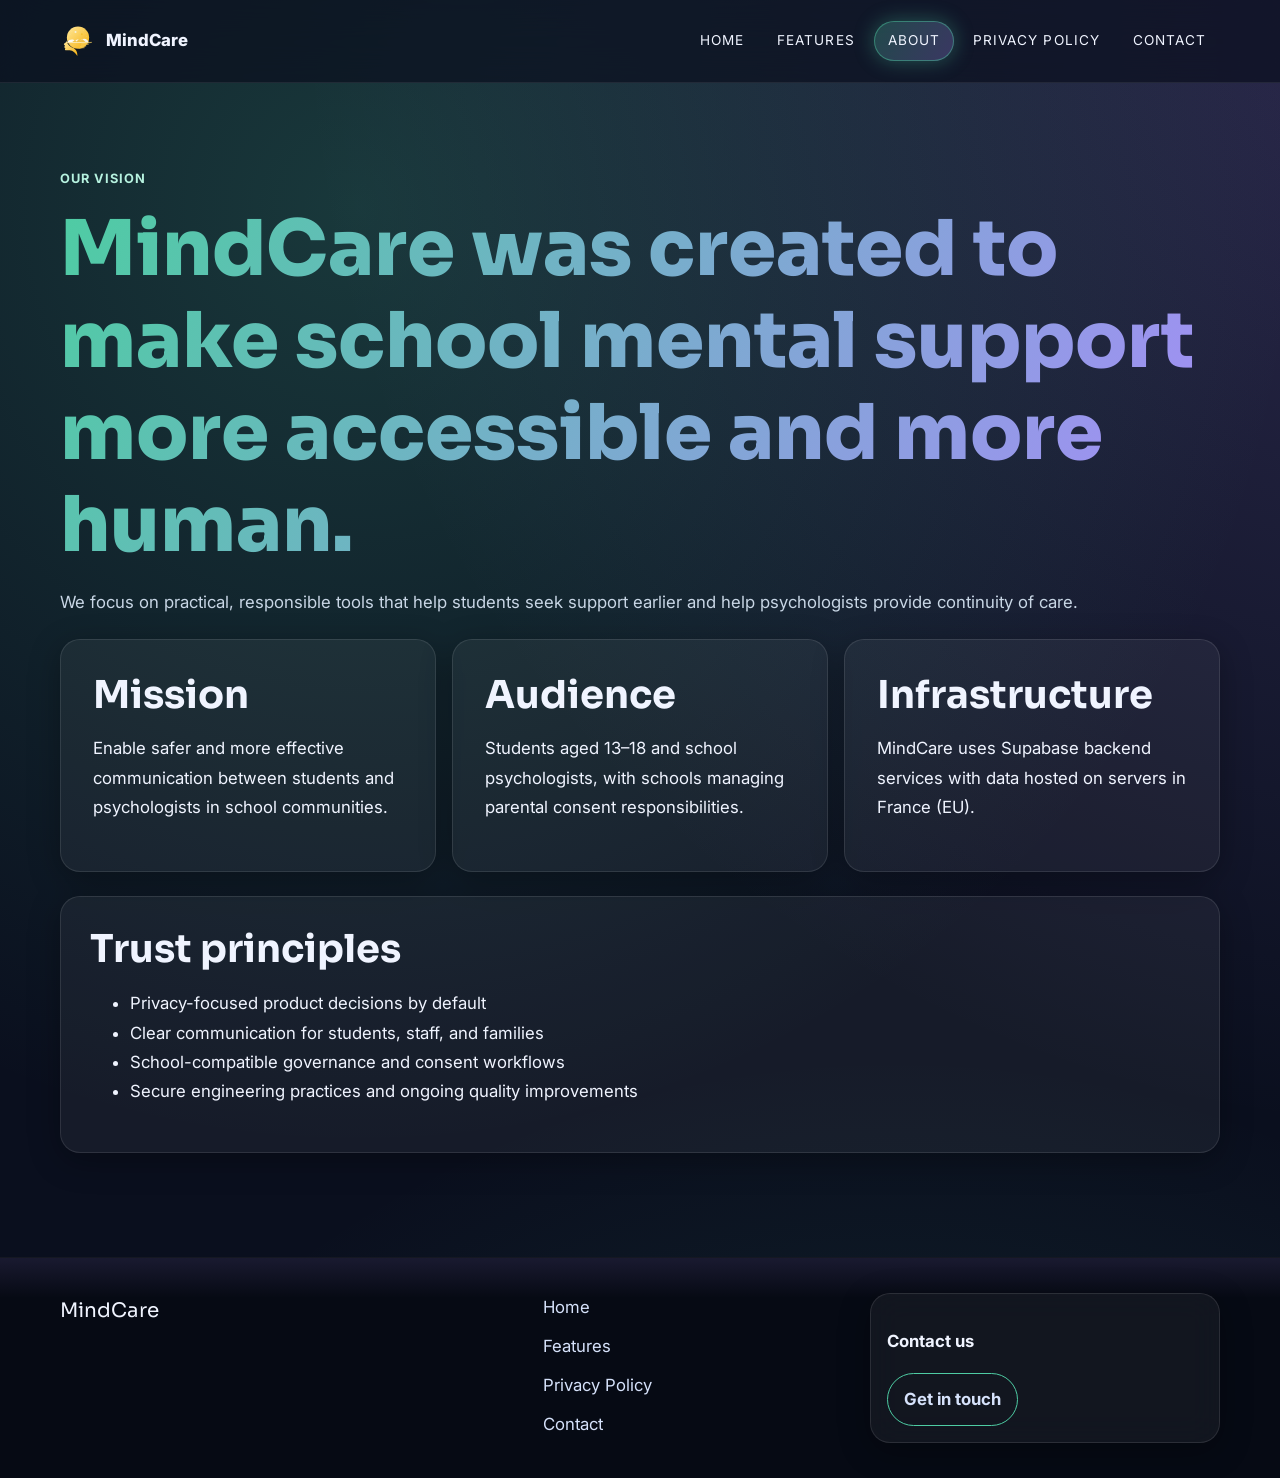
==== about.html @ bdcd5365 "Redesign static pages with 2026 calm-tech visual system" ====
<!doctype html>
<html lang="en">
  <head>
    <meta charset="UTF-8" />
    <meta name="viewport" content="width=device-width, initial-scale=1" />
    <title>About MindCare | Built for Schools and Student Well-being</title>
    <meta name="description" content="Learn about MindCare's mission to support students ages 13–18 and school psychologists through trustworthy digital mental wellness tools." />
    <link rel="icon" type="image/svg+xml" href="assets/favicon.svg" />
    <link rel="preconnect" href="https://fonts.googleapis.com" />
    <link rel="preconnect" href="https://fonts.gstatic.com" crossorigin />
    <link href="https://fonts.googleapis.com/css2?family=Inter:wght@400;500;600;700;800&family=Sora:wght@600;700;800&display=swap" rel="stylesheet" />
    <style>
      :root { --bg:#0a0f1e; --mint:#4ecca3; --lilac:#a78bfa; --text:#f0f4ff; --muted:#c8d6e5; --glass:rgba(255,255,255,.05); --line:rgba(255,255,255,.1); --shadow:0 8px 32px rgba(0,0,0,.3);} *{box-sizing:border-box} html{scroll-behavior:smooth}
      body{margin:0;font-family:Inter,system-ui,sans-serif;color:var(--text);font-size:1.05rem;line-height:1.75;background:radial-gradient(circle at 20% 10%, rgba(78,204,163,.22), transparent 40%),radial-gradient(circle at 80% 0%, rgba(167,139,250,.22), transparent 45%),radial-gradient(circle at 50% 100%, rgba(78,204,163,.2), transparent 45%),var(--bg);background-size:140% 140%;animation:mesh 12s ease-in-out infinite alternate;min-height:100vh}@keyframes mesh{0%{background-position:0% 0%,100% 0%,50% 100%}100%{background-position:30% 20%,70% 10%,45% 80%}}
      .container{width:min(1160px,92%);margin:0 auto}.section{padding:4.5rem 0}.skip-link{position:absolute;left:-9999px;top:0}.skip-link:focus{left:1rem;top:1rem;background:#fff;color:#111;padding:.5rem;z-index:999}
      h1,h2{font-family:Sora,Inter,sans-serif;line-height:1.2}h1{font-size:clamp(2.8rem,6vw,5rem);font-weight:800;margin:.35rem 0 1rem;background:linear-gradient(120deg,var(--mint),var(--lilac));-webkit-background-clip:text;background-clip:text;color:transparent}h2{font-size:clamp(1.6rem,3vw,2.5rem);font-weight:700;margin:0 0 .8rem}.lead{color:var(--muted)}
      .eyebrow{text-transform:uppercase;letter-spacing:.08em;font-size:.8rem;color:#b6f2df;font-weight:700}.section-head{margin-bottom:1.3rem}
      .site-header{position:sticky;top:0;z-index:100;background:rgba(10,15,30,.7);backdrop-filter:blur(20px);border-bottom:1px solid rgba(255,255,255,.08)}.nav-wrap{min-height:82px;display:flex;align-items:center;justify-content:space-between;gap:1rem}
      .brand{display:inline-flex;align-items:center;gap:.6rem;color:var(--text);font-weight:800;text-decoration:none}.brand-logo{width:36px;height:36px}
      .nav-toggle{background:transparent;border:1px solid rgba(255,255,255,.3);padding:.45rem;border-radius:10px}.nav-toggle span{display:block;width:24px;height:2px;background:var(--text);margin:5px 0}
      .nav{display:flex;gap:.35rem}.nav a{color:var(--text);text-decoration:none;text-transform:uppercase;letter-spacing:.08em;font-size:.85rem;padding:.5rem .85rem;border-radius:999px;transition:.25s}.nav a:hover{color:var(--mint)}.nav a[aria-current='page']{background:linear-gradient(120deg,rgba(78,204,163,.28),rgba(167,139,250,.28));box-shadow:0 0 20px rgba(78,204,163,.35), inset 0 0 0 1px rgba(78,204,163,.45)}
      #main-content{animation:fadeMain .4s ease both}@keyframes fadeMain{from{opacity:0;transform:translateY(8px)}to{opacity:1;transform:none}}
      .card-grid{display:grid;grid-template-columns:repeat(auto-fill,minmax(280px,1fr));gap:1rem}.feature-card,.rounded-section,.site-footer .cta-card{background:var(--glass);border:1px solid var(--line);backdrop-filter:blur(16px);border-radius:20px;box-shadow:var(--shadow)}.feature-card{padding:2rem;opacity:0;transform:translateY(30px);transition:.3s}.feature-card.visible{opacity:1;transform:none}.rounded-section{padding:1.8rem;margin-top:1.5rem}
      .site-footer{position:relative;margin-top:2rem;padding:2.2rem 0;background:#060a14;border-top:1px solid rgba(255,255,255,.06)}.site-footer::before{content:'';position:absolute;inset:0 0 auto 0;height:40px;background:linear-gradient(180deg,rgba(167,139,250,.12),transparent)}.footer-grid{display:grid;grid-template-columns:1.2fr .8fr .9fr;gap:1rem}.footer-title{margin:0;font-family:Sora,Inter,sans-serif;font-size:1.25rem}.site-footer nav{display:grid;gap:.35rem}.site-footer a{color:#d6e2fb;text-decoration:none}.cta-card{padding:1rem}
      .btn{display:inline-flex;align-items:center;justify-content:center;text-decoration:none;border-radius:50px;padding:.65rem 1rem;font-weight:700;border:1px solid var(--mint);color:var(--mint)}
      .back-to-top{position:fixed;right:1rem;bottom:1rem;width:48px;height:48px;border:0;border-radius:50%;background:var(--mint);color:#081020;display:grid;place-items:center;font-size:1.3rem;cursor:pointer;opacity:0;transform:translateY(15px);transition:.25s;pointer-events:none;z-index:120}.back-to-top.show{opacity:1;transform:none;pointer-events:auto}
      @media (max-width:900px){.footer-grid{grid-template-columns:1fr}.nav{position:absolute;left:4%;right:4%;top:82px;display:flex;flex-direction:column;background:rgba(10,15,30,.95);border:1px solid rgba(255,255,255,.1);border-radius:16px;padding:.7rem;max-height:0;overflow:hidden;opacity:0;pointer-events:none;transition:max-height .35s ease,opacity .25s ease}.nav.is-open{max-height:340px;opacity:1;pointer-events:auto}.nav-toggle{display:block}}@media (min-width:901px){.nav-toggle{display:none}}
    </style>
  </head>
  <body>
    <a class="skip-link" href="#main-content">Skip to main content</a>
    <header class="site-header"><div class="container nav-wrap"><a href="index.html" class="brand" aria-label="MindCare Home"><img src="assets/mindcare-logo.svg" class="brand-logo" alt="" aria-hidden="true" /><span>MindCare</span></a><button class="nav-toggle" id="navToggle" aria-controls="primaryNav" aria-expanded="false" aria-label="Toggle menu"><span></span><span></span><span></span></button><nav id="primaryNav" class="nav" aria-label="Primary"><a href="index.html">Home</a><a href="features.html">Features</a><a href="about.html" aria-current="page">About</a><a href="privacy-policy.html">Privacy Policy</a><a href="contact.html">Contact</a></nav></div></header>

    <main id="main-content" class="section">
      <div class="container">
        <div class="section-head">
          <p class="eyebrow">Our vision</p>
          <h1>MindCare was created to make school mental support more accessible and more human.</h1>
          <p class="lead">We focus on practical, responsible tools that help students seek support earlier and help psychologists provide continuity of care.</p>
        </div>

        <section class="card-grid three">
          <article class="feature-card reveal"><h2>Mission</h2><p>Enable safer and more effective communication between students and psychologists in school communities.</p></article>
          <article class="feature-card reveal"><h2>Audience</h2><p>Students aged 13–18 and school psychologists, with schools managing parental consent responsibilities.</p></article>
          <article class="feature-card reveal"><h2>Infrastructure</h2><p>MindCare uses Supabase backend services with data hosted on servers in France (EU).</p></article>
        </section>

        <section class="section rounded-section"><div class="container-tight"><h2>Trust principles</h2><ul><li>Privacy-focused product decisions by default</li><li>Clear communication for students, staff, and families</li><li>School-compatible governance and consent workflows</li><li>Secure engineering practices and ongoing quality improvements</li></ul></div></section>
      </div>
    </main>

    <footer class="site-footer"><div class="container footer-grid"><div><p class="footer-title">MindCare</p></div><nav aria-label="Footer links"><a href="index.html">Home</a><a href="features.html">Features</a><a href="privacy-policy.html">Privacy Policy</a><a href="contact.html">Contact</a></nav><div class="cta-card"><p><strong>Contact us</strong></p><a class="btn" href="contact.html">Get in touch</a></div></div></footer>
    <button class="back-to-top" id="backToTop" aria-label="Back to top">↑</button>
    <script>
      const navToggle=document.getElementById('navToggle');const nav=document.getElementById('primaryNav');if(navToggle&&nav){navToggle.addEventListener('click',()=>{const ex=navToggle.getAttribute('aria-expanded')==='true';navToggle.setAttribute('aria-expanded',String(!ex));nav.classList.toggle('is-open');});nav.querySelectorAll('a').forEach(link=>link.addEventListener('click',()=>{nav.classList.remove('is-open');navToggle.setAttribute('aria-expanded','false');}));}
      const revealElements=document.querySelectorAll('.reveal');if('IntersectionObserver'in window&&revealElements.length){const obs=new IntersectionObserver((entries)=>{entries.forEach(e=>{if(e.isIntersecting){e.target.classList.add('visible');obs.unobserve(e.target);}});},{threshold:.16});revealElements.forEach((el,i)=>{el.style.transitionDelay=`${i*90}ms`;obs.observe(el);});}else{revealElements.forEach(el=>el.classList.add('visible'));}
      const btt=document.getElementById('backToTop');if(btt){const onScroll=()=>btt.classList.toggle('show',window.scrollY>400);window.addEventListener('scroll',onScroll,{passive:true});onScroll();btt.addEventListener('click',()=>window.scrollTo({top:0,behavior:'smooth'}));}
    </script>
  </body>
</html>
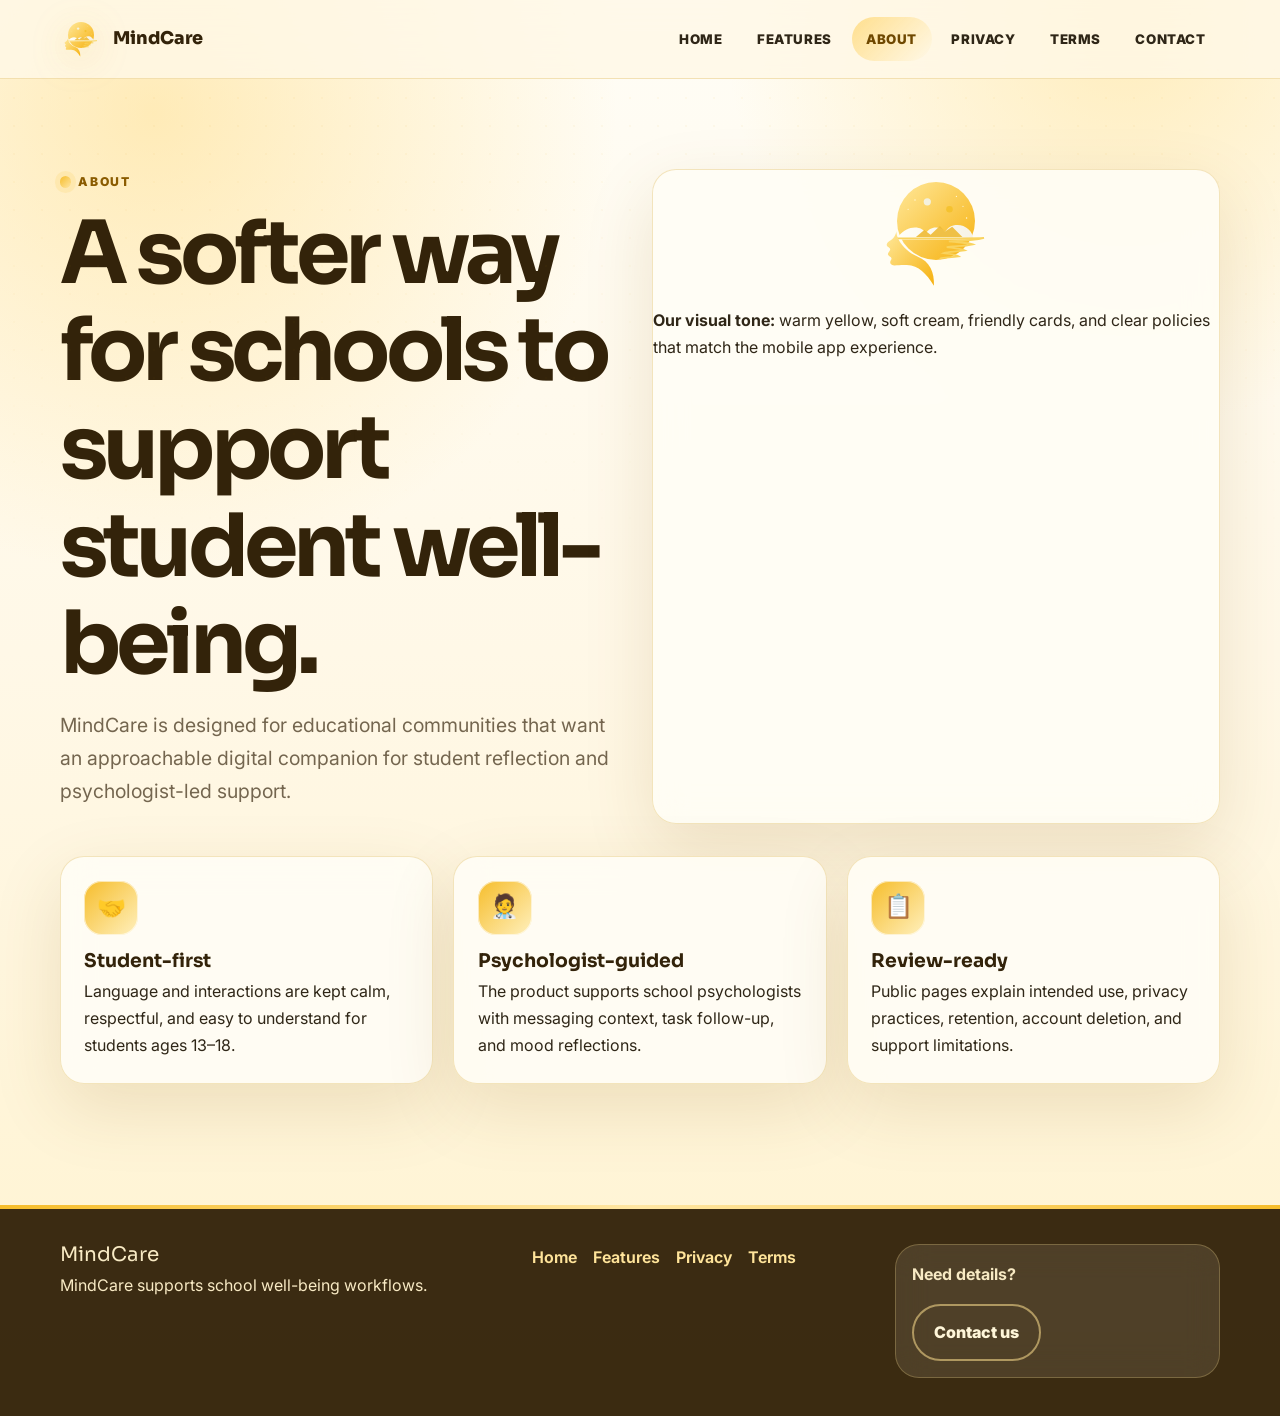
==== commit 20e6f982: "Polish MindCare website for Play Store validation" ====
--- a/about.html
+++ b/about.html
@@ -5,56 +5,28 @@
     <meta name="viewport" content="width=device-width, initial-scale=1" />
     <title>About MindCare | Built for Schools and Student Well-being</title>
     <meta name="description" content="Learn about MindCare's mission to support students ages 13–18 and school psychologists through trustworthy digital mental wellness tools." />
+    <meta name="theme-color" content="#f6bd2b" />
     <link rel="icon" type="image/svg+xml" href="assets/favicon.svg" />
     <link rel="preconnect" href="https://fonts.googleapis.com" />
     <link rel="preconnect" href="https://fonts.gstatic.com" crossorigin />
-    <link href="https://fonts.googleapis.com/css2?family=Inter:wght@400;500;600;700;800&family=Sora:wght@600;700;800&display=swap" rel="stylesheet" />
-    <style>
-      :root { --bg:#0a0f1e; --mint:#4ecca3; --lilac:#a78bfa; --text:#f0f4ff; --muted:#c8d6e5; --glass:rgba(255,255,255,.05); --line:rgba(255,255,255,.1); --shadow:0 8px 32px rgba(0,0,0,.3);} *{box-sizing:border-box} html{scroll-behavior:smooth}
-      body{margin:0;font-family:Inter,system-ui,sans-serif;color:var(--text);font-size:1.05rem;line-height:1.75;background:radial-gradient(circle at 20% 10%, rgba(78,204,163,.22), transparent 40%),radial-gradient(circle at 80% 0%, rgba(167,139,250,.22), transparent 45%),radial-gradient(circle at 50% 100%, rgba(78,204,163,.2), transparent 45%),var(--bg);background-size:140% 140%;animation:mesh 12s ease-in-out infinite alternate;min-height:100vh}@keyframes mesh{0%{background-position:0% 0%,100% 0%,50% 100%}100%{background-position:30% 20%,70% 10%,45% 80%}}
-      .container{width:min(1160px,92%);margin:0 auto}.section{padding:4.5rem 0}.skip-link{position:absolute;left:-9999px;top:0}.skip-link:focus{left:1rem;top:1rem;background:#fff;color:#111;padding:.5rem;z-index:999}
-      h1,h2{font-family:Sora,Inter,sans-serif;line-height:1.2}h1{font-size:clamp(2.8rem,6vw,5rem);font-weight:800;margin:.35rem 0 1rem;background:linear-gradient(120deg,var(--mint),var(--lilac));-webkit-background-clip:text;background-clip:text;color:transparent}h2{font-size:clamp(1.6rem,3vw,2.5rem);font-weight:700;margin:0 0 .8rem}.lead{color:var(--muted)}
-      .eyebrow{text-transform:uppercase;letter-spacing:.08em;font-size:.8rem;color:#b6f2df;font-weight:700}.section-head{margin-bottom:1.3rem}
-      .site-header{position:sticky;top:0;z-index:100;background:rgba(10,15,30,.7);backdrop-filter:blur(20px);border-bottom:1px solid rgba(255,255,255,.08)}.nav-wrap{min-height:82px;display:flex;align-items:center;justify-content:space-between;gap:1rem}
-      .brand{display:inline-flex;align-items:center;gap:.6rem;color:var(--text);font-weight:800;text-decoration:none}.brand-logo{width:36px;height:36px}
-      .nav-toggle{background:transparent;border:1px solid rgba(255,255,255,.3);padding:.45rem;border-radius:10px}.nav-toggle span{display:block;width:24px;height:2px;background:var(--text);margin:5px 0}
-      .nav{display:flex;gap:.35rem}.nav a{color:var(--text);text-decoration:none;text-transform:uppercase;letter-spacing:.08em;font-size:.85rem;padding:.5rem .85rem;border-radius:999px;transition:.25s}.nav a:hover{color:var(--mint)}.nav a[aria-current='page']{background:linear-gradient(120deg,rgba(78,204,163,.28),rgba(167,139,250,.28));box-shadow:0 0 20px rgba(78,204,163,.35), inset 0 0 0 1px rgba(78,204,163,.45)}
-      #main-content{animation:fadeMain .4s ease both}@keyframes fadeMain{from{opacity:0;transform:translateY(8px)}to{opacity:1;transform:none}}
-      .card-grid{display:grid;grid-template-columns:repeat(auto-fill,minmax(280px,1fr));gap:1rem}.feature-card,.rounded-section,.site-footer .cta-card{background:var(--glass);border:1px solid var(--line);backdrop-filter:blur(16px);border-radius:20px;box-shadow:var(--shadow)}.feature-card{padding:2rem;opacity:0;transform:translateY(30px);transition:.3s}.feature-card.visible{opacity:1;transform:none}.rounded-section{padding:1.8rem;margin-top:1.5rem}
-      .site-footer{position:relative;margin-top:2rem;padding:2.2rem 0;background:#060a14;border-top:1px solid rgba(255,255,255,.06)}.site-footer::before{content:'';position:absolute;inset:0 0 auto 0;height:40px;background:linear-gradient(180deg,rgba(167,139,250,.12),transparent)}.footer-grid{display:grid;grid-template-columns:1.2fr .8fr .9fr;gap:1rem}.footer-title{margin:0;font-family:Sora,Inter,sans-serif;font-size:1.25rem}.site-footer nav{display:grid;gap:.35rem}.site-footer a{color:#d6e2fb;text-decoration:none}.cta-card{padding:1rem}
-      .btn{display:inline-flex;align-items:center;justify-content:center;text-decoration:none;border-radius:50px;padding:.65rem 1rem;font-weight:700;border:1px solid var(--mint);color:var(--mint)}
-      .back-to-top{position:fixed;right:1rem;bottom:1rem;width:48px;height:48px;border:0;border-radius:50%;background:var(--mint);color:#081020;display:grid;place-items:center;font-size:1.3rem;cursor:pointer;opacity:0;transform:translateY(15px);transition:.25s;pointer-events:none;z-index:120}.back-to-top.show{opacity:1;transform:none;pointer-events:auto}
-      @media (max-width:900px){.footer-grid{grid-template-columns:1fr}.nav{position:absolute;left:4%;right:4%;top:82px;display:flex;flex-direction:column;background:rgba(10,15,30,.95);border:1px solid rgba(255,255,255,.1);border-radius:16px;padding:.7rem;max-height:0;overflow:hidden;opacity:0;pointer-events:none;transition:max-height .35s ease,opacity .25s ease}.nav.is-open{max-height:340px;opacity:1;pointer-events:auto}.nav-toggle{display:block}}@media (min-width:901px){.nav-toggle{display:none}}
-    </style>
+    <link href="https://fonts.googleapis.com/css2?family=Inter:wght@400;500;600;700;800;900&family=Sora:wght@600;700;800&display=swap" rel="stylesheet" />
+    <link rel="stylesheet" href="styles.css" />
   </head>
   <body>
     <a class="skip-link" href="#main-content">Skip to main content</a>
-    <header class="site-header"><div class="container nav-wrap"><a href="index.html" class="brand" aria-label="MindCare Home"><img src="assets/mindcare-logo.svg" class="brand-logo" alt="" aria-hidden="true" /><span>MindCare</span></a><button class="nav-toggle" id="navToggle" aria-controls="primaryNav" aria-expanded="false" aria-label="Toggle menu"><span></span><span></span><span></span></button><nav id="primaryNav" class="nav" aria-label="Primary"><a href="index.html">Home</a><a href="features.html">Features</a><a href="about.html" aria-current="page">About</a><a href="privacy-policy.html">Privacy Policy</a><a href="contact.html">Contact</a></nav></div></header>
-
+    <header class="site-header"><div class="container nav-wrap"><a href="index.html" class="brand" aria-label="MindCare Home"><img src="assets/mindcare-logo.svg" class="brand-logo" alt="" aria-hidden="true" /><span>MindCare</span></a><button class="nav-toggle" id="navToggle" aria-controls="primaryNav" aria-expanded="false" aria-label="Toggle menu"><span></span><span></span><span></span></button><nav id="primaryNav" class="nav" aria-label="Primary"><a href="index.html">Home</a><a href="features.html">Features</a><a href="about.html" aria-current="page">About</a><a href="privacy-policy.html">Privacy</a><a href="terms.html">Terms</a><a href="contact.html">Contact</a></nav></div></header>
     <main id="main-content" class="section">
-      <div class="container">
-        <div class="section-head">
-          <p class="eyebrow">Our vision</p>
-          <h1>MindCare was created to make school mental support more accessible and more human.</h1>
-          <p class="lead">We focus on practical, responsible tools that help students seek support earlier and help psychologists provide continuity of care.</p>
-        </div>
-
-        <section class="card-grid three">
-          <article class="feature-card reveal"><h2>Mission</h2><p>Enable safer and more effective communication between students and psychologists in school communities.</p></article>
-          <article class="feature-card reveal"><h2>Audience</h2><p>Students aged 13–18 and school psychologists, with schools managing parental consent responsibilities.</p></article>
-          <article class="feature-card reveal"><h2>Infrastructure</h2><p>MindCare uses Supabase backend services with data hosted on servers in France (EU).</p></article>
-        </section>
-
-        <section class="section rounded-section"><div class="container-tight"><h2>Trust principles</h2><ul><li>Privacy-focused product decisions by default</li><li>Clear communication for students, staff, and families</li><li>School-compatible governance and consent workflows</li><li>Secure engineering practices and ongoing quality improvements</li></ul></div></section>
+      <div class="container split">
+        <div><p class="eyebrow">About</p><h1>A softer way for schools to support student well-being.</h1><p class="lead">MindCare is designed for educational communities that want an approachable digital companion for student reflection and psychologist-led support.</p></div>
+        <div class="glass-card reveal"><img src="assets/mindcare-logo.svg" class="hero-logo" alt="MindCare logo" /><p><strong>Our visual tone:</strong> warm yellow, soft cream, friendly cards, and clear policies that match the mobile app experience.</p></div>
+      </div>
+      <div class="container card-grid three" style="margin-top:2rem">
+        <article class="feature-card reveal"><div class="icon-block">🤝</div><h3>Student-first</h3><p>Language and interactions are kept calm, respectful, and easy to understand for students ages 13–18.</p></article>
+        <article class="feature-card reveal"><div class="icon-block">🧑‍⚕️</div><h3>Psychologist-guided</h3><p>The product supports school psychologists with messaging context, task follow-up, and mood reflections.</p></article>
+        <article class="feature-card reveal"><div class="icon-block">📋</div><h3>Review-ready</h3><p>Public pages explain intended use, privacy practices, retention, account deletion, and support limitations.</p></article>
       </div>
     </main>
-
-    <footer class="site-footer"><div class="container footer-grid"><div><p class="footer-title">MindCare</p></div><nav aria-label="Footer links"><a href="index.html">Home</a><a href="features.html">Features</a><a href="privacy-policy.html">Privacy Policy</a><a href="contact.html">Contact</a></nav><div class="cta-card"><p><strong>Contact us</strong></p><a class="btn" href="contact.html">Get in touch</a></div></div></footer>
-    <button class="back-to-top" id="backToTop" aria-label="Back to top">↑</button>
-    <script>
-      const navToggle=document.getElementById('navToggle');const nav=document.getElementById('primaryNav');if(navToggle&&nav){navToggle.addEventListener('click',()=>{const ex=navToggle.getAttribute('aria-expanded')==='true';navToggle.setAttribute('aria-expanded',String(!ex));nav.classList.toggle('is-open');});nav.querySelectorAll('a').forEach(link=>link.addEventListener('click',()=>{nav.classList.remove('is-open');navToggle.setAttribute('aria-expanded','false');}));}
-      const revealElements=document.querySelectorAll('.reveal');if('IntersectionObserver'in window&&revealElements.length){const obs=new IntersectionObserver((entries)=>{entries.forEach(e=>{if(e.isIntersecting){e.target.classList.add('visible');obs.unobserve(e.target);}});},{threshold:.16});revealElements.forEach((el,i)=>{el.style.transitionDelay=`${i*90}ms`;obs.observe(el);});}else{revealElements.forEach(el=>el.classList.add('visible'));}
-      const btt=document.getElementById('backToTop');if(btt){const onScroll=()=>btt.classList.toggle('show',window.scrollY>400);window.addEventListener('scroll',onScroll,{passive:true});onScroll();btt.addEventListener('click',()=>window.scrollTo({top:0,behavior:'smooth'}));}
-    </script>
+    <footer class="site-footer"><div class="container footer-grid"><div><p class="footer-title">MindCare</p><p>MindCare supports school well-being workflows.</p></div><nav aria-label="Footer links"><a href="index.html">Home</a><a href="features.html">Features</a><a href="privacy-policy.html">Privacy</a><a href="terms.html">Terms</a></nav><div class="cta-card"><p><strong>Need details?</strong></p><a class="btn btn-secondary" href="contact.html">Contact us</a></div></div></footer>
+    <button class="back-to-top" id="backToTop" aria-label="Back to top">↑</button><script src="script.js"></script>
   </body>
 </html>
--- a/styles.css
+++ b/styles.css
@@ -0,0 +1,168 @@
+:root {
+  color-scheme: light;
+  --cream: #fff8e7;
+  --cream-2: #fffdf6;
+  --cream-3: #f7edcf;
+  --gold: #f6bd2b;
+  --gold-strong: #d99700;
+  --amber: #ffcf56;
+  --honey: #ffe6a3;
+  --cocoa: #33230a;
+  --ink: #2f2617;
+  --muted: #74664f;
+  --surface: rgba(255, 253, 246, 0.9);
+  --surface-solid: #fffdf6;
+  --border: rgba(211, 162, 41, 0.28);
+  --shadow: 0 24px 70px rgba(126, 86, 6, 0.14);
+  --shadow-soft: 0 12px 34px rgba(126, 86, 6, 0.1);
+  --radius: 24px;
+  --radius-lg: 34px;
+  --max: 1160px;
+}
+
+* { box-sizing: border-box; }
+html { scroll-behavior: smooth; }
+body {
+  margin: 0;
+  font-family: Inter, system-ui, -apple-system, BlinkMacSystemFont, "Segoe UI", sans-serif;
+  color: var(--ink);
+  line-height: 1.7;
+  background:
+    radial-gradient(circle at 12% 8%, rgba(255, 207, 86, 0.38), transparent 29rem),
+    radial-gradient(circle at 88% 2%, rgba(255, 230, 163, 0.68), transparent 25rem),
+    linear-gradient(180deg, var(--cream-2), var(--cream) 46%, #fff3cf);
+  min-height: 100vh;
+}
+body::before {
+  content: "";
+  position: fixed;
+  inset: 0;
+  pointer-events: none;
+  background-image: radial-gradient(rgba(217, 151, 0, 0.14) 1px, transparent 1px);
+  background-size: 28px 28px;
+  mask-image: linear-gradient(180deg, rgba(0,0,0,.38), transparent 65%);
+}
+
+a { color: #8a5b00; text-decoration: none; font-weight: 650; }
+a:hover { color: var(--gold-strong); text-decoration: underline; }
+img, svg { max-width: 100%; }
+.container { width: min(var(--max), 92%); margin-inline: auto; }
+.section { padding: clamp(3.25rem, 7vw, 6rem) 0; }
+.section.compact { padding-top: 3.5rem; }
+.skip-link { position: absolute; left: -999px; top: 1rem; z-index: 999; padding: .7rem 1rem; border-radius: 999px; background: var(--cocoa); color: #fff; }
+.skip-link:focus { left: 1rem; }
+
+h1, h2, h3, h4, .brand, .footer-title { font-family: Sora, Inter, sans-serif; color: var(--cocoa); line-height: 1.12; }
+h1 { margin: .55rem 0 1rem; font-size: clamp(2.35rem, 7vw, 5.45rem); letter-spacing: -0.055em; }
+h2 { margin: 0 0 .85rem; font-size: clamp(1.65rem, 3.5vw, 3rem); letter-spacing: -0.035em; }
+h3 { margin: 0 0 .45rem; font-size: 1.18rem; }
+h4 { margin: 1.2rem 0 .35rem; font-size: 1rem; }
+p { margin: 0 0 1rem; }
+ul, ol { padding-left: 1.25rem; }
+.lead { color: var(--muted); font-size: clamp(1.06rem, 2vw, 1.22rem); max-width: 65ch; }
+.eyebrow { display: inline-flex; align-items: center; gap: .45rem; margin: 0; color: #8a5b00; text-transform: uppercase; letter-spacing: .14em; font-size: .76rem; font-weight: 850; }
+.eyebrow::before { content: ""; width: .7rem; height: .7rem; border-radius: 999px; background: linear-gradient(135deg, var(--gold), var(--honey)); box-shadow: 0 0 0 5px rgba(246, 189, 43, .14); }
+.section-head { margin-bottom: 1.7rem; }
+.section-head.center { text-align: center; }
+.section-head.center .lead { margin-inline: auto; }
+
+.site-header { position: sticky; top: 0; z-index: 100; background: rgba(255, 248, 231, .82); border-bottom: 1px solid var(--border); backdrop-filter: blur(18px); }
+.nav-wrap { min-height: 78px; display: flex; align-items: center; justify-content: space-between; gap: 1rem; }
+.brand { display: inline-flex; align-items: center; gap: .66rem; color: var(--cocoa); font-size: 1.1rem; font-weight: 850; text-decoration: none; }
+.brand:hover { text-decoration: none; }
+.brand-logo { width: 42px; height: 42px; filter: drop-shadow(0 8px 18px rgba(217,151,0,.18)); }
+.nav-toggle { display: inline-grid; gap: 5px; padding: .65rem; border: 1px solid var(--border); border-radius: 14px; background: var(--surface-solid); box-shadow: var(--shadow-soft); cursor: pointer; }
+.nav-toggle span { width: 24px; height: 2px; border-radius: 99px; background: var(--cocoa); }
+.nav { position: absolute; top: 78px; left: 4%; right: 4%; display: none; flex-direction: column; gap: .35rem; padding: .8rem; border: 1px solid var(--border); border-radius: 20px; background: rgba(255, 253, 246, .98); box-shadow: var(--shadow); }
+.nav.is-open { display: flex; }
+.nav a { color: var(--ink); border-radius: 999px; padding: .68rem .9rem; font-size: .83rem; font-weight: 850; letter-spacing: .045em; text-transform: uppercase; }
+.nav a:hover, .nav a[aria-current="page"] { background: linear-gradient(135deg, rgba(255, 207, 86, .62), rgba(255, 248, 231, .92)); color: #6f4800; text-decoration: none; }
+
+.hero { position: relative; overflow: hidden; padding: clamp(4rem, 8vw, 7rem) 0; }
+.hero-grid, .split, .card-grid, .footer-grid, .legal-layout { display: grid; gap: 1.25rem; }
+.hero-grid { align-items: center; }
+.hero-copy { position: relative; z-index: 1; }
+.badge { display: inline-flex; align-items: center; gap: .5rem; padding: .5rem .85rem; border: 1px solid var(--border); border-radius: 999px; background: rgba(255, 253, 246, .72); color: #7b5100; font-size: .9rem; font-weight: 800; box-shadow: var(--shadow-soft); }
+.badge::before { content: "✦"; color: var(--gold-strong); }
+.hero h1 span { color: var(--gold-strong); }
+.cta-row { display: flex; flex-wrap: wrap; gap: .85rem; margin: 1.55rem 0; }
+.btn { display: inline-flex; align-items: center; justify-content: center; min-height: 48px; padding: .8rem 1.25rem; border-radius: 999px; border: 2px solid transparent; font-weight: 850; text-decoration: none; transition: transform .2s ease, box-shadow .2s ease, background .2s ease; }
+.btn:hover { text-decoration: none; transform: translateY(-2px); }
+.btn-primary { color: var(--cocoa); background: linear-gradient(135deg, var(--gold), #ffe090); box-shadow: 0 16px 34px rgba(217,151,0,.25); }
+.btn-secondary { color: #765000; background: rgba(255, 253, 246, .68); border-color: rgba(217,151,0,.36); }
+.trust-grid { display: grid; gap: .7rem; margin-top: 1.1rem; }
+.trust-item { display: flex; align-items: center; gap: .55rem; color: var(--muted); font-weight: 700; }
+.trust-item svg { flex: 0 0 18px; width: 18px; height: 18px; fill: var(--gold-strong); }
+
+.glass-card, .feature-card, .legal-card, .toc, .rounded-section, .cta-card, .phone { border: 1px solid var(--border); border-radius: var(--radius); background: var(--surface); box-shadow: var(--shadow); backdrop-filter: blur(16px); }
+.hero-right { display: grid; gap: 1rem; }
+.phone { width: min(360px, 100%); justify-self: center; padding: .9rem; border-radius: 38px; background: linear-gradient(180deg, #fffef8, #fff2cb); }
+.phone-screen { min-height: 500px; display: grid; align-content: start; gap: .75rem; padding: 1rem; border-radius: 30px; background: linear-gradient(180deg, #fffaf0, #fff1c7); border: 1px solid rgba(211,162,41,.26); overflow: hidden; }
+.phone-top { display: flex; justify-content: space-between; align-items: center; padding-bottom: .5rem; color: #806018; font-size: .82rem; font-weight: 850; }
+.bubble { max-width: 86%; padding: .72rem .85rem; border-radius: 18px; font-size: .9rem; line-height: 1.45; box-shadow: 0 10px 22px rgba(126,86,6,.08); }
+.bubble.left { background: #fffdf6; border-bottom-left-radius: 6px; }
+.bubble.right { justify-self: end; background: #ffd86c; border-bottom-right-radius: 6px; color: var(--cocoa); }
+.mood-card { padding: .9rem; border-radius: 20px; background: #fffdf6; }
+.mood-row { display: grid; grid-template-columns: repeat(5, 1fr); gap: .35rem; margin-top: .6rem; }
+.mood { display: grid; place-items: center; min-height: 44px; border-radius: 14px; background: #fff3cf; font-size: 1.25rem; }
+.hero-panel { padding: 1.25rem; }
+.hero-logo { width: 126px; display: block; margin: 0 auto .7rem; }
+
+.card-grid { grid-template-columns: 1fr; }
+.feature-card { padding: 1.45rem; transition: transform .2s ease, box-shadow .2s ease; }
+.feature-card:hover { transform: translateY(-4px); box-shadow: 0 28px 75px rgba(126,86,6,.16); }
+.feature-card p:last-child { margin-bottom: 0; }
+.icon-block { width: 54px; height: 54px; display: grid; place-items: center; margin-bottom: .95rem; border-radius: 18px; background: linear-gradient(135deg, var(--gold), #fff0bd); color: var(--cocoa); font-size: 1.45rem; box-shadow: inset 0 0 0 1px rgba(255,255,255,.6); }
+.checklist { display: grid; gap: .7rem; }
+.checklist p { margin: 0; padding: .85rem 1rem; border-radius: 16px; background: rgba(255, 253, 246, .74); border: 1px solid var(--border); font-weight: 750; }
+.rounded-section { padding: 1.5rem; }
+
+.legal-layout { align-items: start; }
+.toc { padding: 1rem; }
+.toc ol { margin: 0; }
+.toc a { font-weight: 750; }
+.legal-card { padding: clamp(1.2rem, 3vw, 2rem); }
+.legal-card h2 { margin-top: 2rem; font-size: clamp(1.35rem, 2.4vw, 2rem); }
+.legal-card h2:first-of-type { margin-top: 0; }
+.notice { padding: 1rem; border-radius: 18px; background: rgba(255, 207, 86, .25); border: 1px solid var(--border); color: #5b3d00; font-weight: 700; }
+
+form { display: grid; gap: .9rem; }
+label { font-weight: 800; color: var(--cocoa); }
+input, textarea { width: 100%; padding: .85rem .95rem; border: 1px solid rgba(211,162,41,.48); border-radius: 16px; background: #fffef9; color: var(--ink); font: inherit; }
+textarea { min-height: 150px; resize: vertical; }
+.form-feedback { min-height: 1.3rem; margin: 0; font-weight: 800; }
+.form-feedback.success { color: #6f4800; }
+.form-feedback.error { color: #9f311f; }
+
+.site-footer { position: relative; margin-top: 2rem; padding: 2.4rem 0; background: rgba(51, 35, 10, .96); color: #fff7df; }
+.site-footer::before { content: ""; position: absolute; inset: 0 0 auto; height: 4px; background: linear-gradient(90deg, var(--gold), var(--honey), var(--gold)); }
+.footer-grid { align-items: start; }
+.footer-title { margin: 0 0 .35rem; color: #fff6d9; font-size: 1.25rem; }
+.site-footer p { color: #f8eac4; }
+.site-footer a { color: #ffe49a; }
+.site-footer nav { display: flex; flex-wrap: wrap; gap: .8rem 1rem; }
+.site-footer .cta-card { background: rgba(255, 248, 231, .1); border-color: rgba(255, 224, 144, .25); box-shadow: none; padding: 1rem; }
+.site-footer .btn-secondary { color: #fff6d9; border-color: rgba(255, 224, 144, .55); background: transparent; }
+.back-to-top { position: fixed; right: 1rem; bottom: 1rem; z-index: 99; width: 48px; height: 48px; border: 0; border-radius: 50%; background: var(--gold); color: var(--cocoa); box-shadow: var(--shadow); cursor: pointer; opacity: 0; transform: translateY(12px); pointer-events: none; transition: .2s ease; font-size: 1.25rem; }
+.back-to-top.show { opacity: 1; transform: none; pointer-events: auto; }
+
+.reveal { opacity: 0; transform: translateY(14px); transition: opacity .55s ease, transform .55s ease; }
+.reveal.is-visible, .feature-card.visible { opacity: 1; transform: none; }
+.nav-toggle:focus-visible, a:focus-visible, .btn:focus-visible, input:focus-visible, textarea:focus-visible, button:focus-visible { outline: 3px solid rgba(217, 151, 0, .45); outline-offset: 3px; }
+
+@media (min-width: 760px) {
+  .nav-toggle { display: none; }
+  .nav { position: static; display: flex; flex-direction: row; align-items: center; padding: 0; border: 0; background: transparent; box-shadow: none; }
+  .hero-grid { grid-template-columns: 1.03fr .97fr; gap: clamp(2rem, 5vw, 4rem); }
+  .split { grid-template-columns: 1fr 1fr; gap: 1.5rem; }
+  .card-grid.two { grid-template-columns: repeat(2, minmax(0, 1fr)); }
+  .card-grid.three { grid-template-columns: repeat(3, minmax(0, 1fr)); }
+  .trust-grid { grid-template-columns: repeat(3, minmax(0, 1fr)); }
+  .footer-grid { grid-template-columns: 1.25fr .95fr .9fr; }
+  .legal-layout { grid-template-columns: 280px 1fr; }
+  .toc { position: sticky; top: 96px; }
+}
+
+@media (prefers-reduced-motion: reduce) {
+  *, *::before, *::after { animation-duration: .01ms !important; animation-iteration-count: 1 !important; scroll-behavior: auto !important; transition-duration: .01ms !important; }
+}
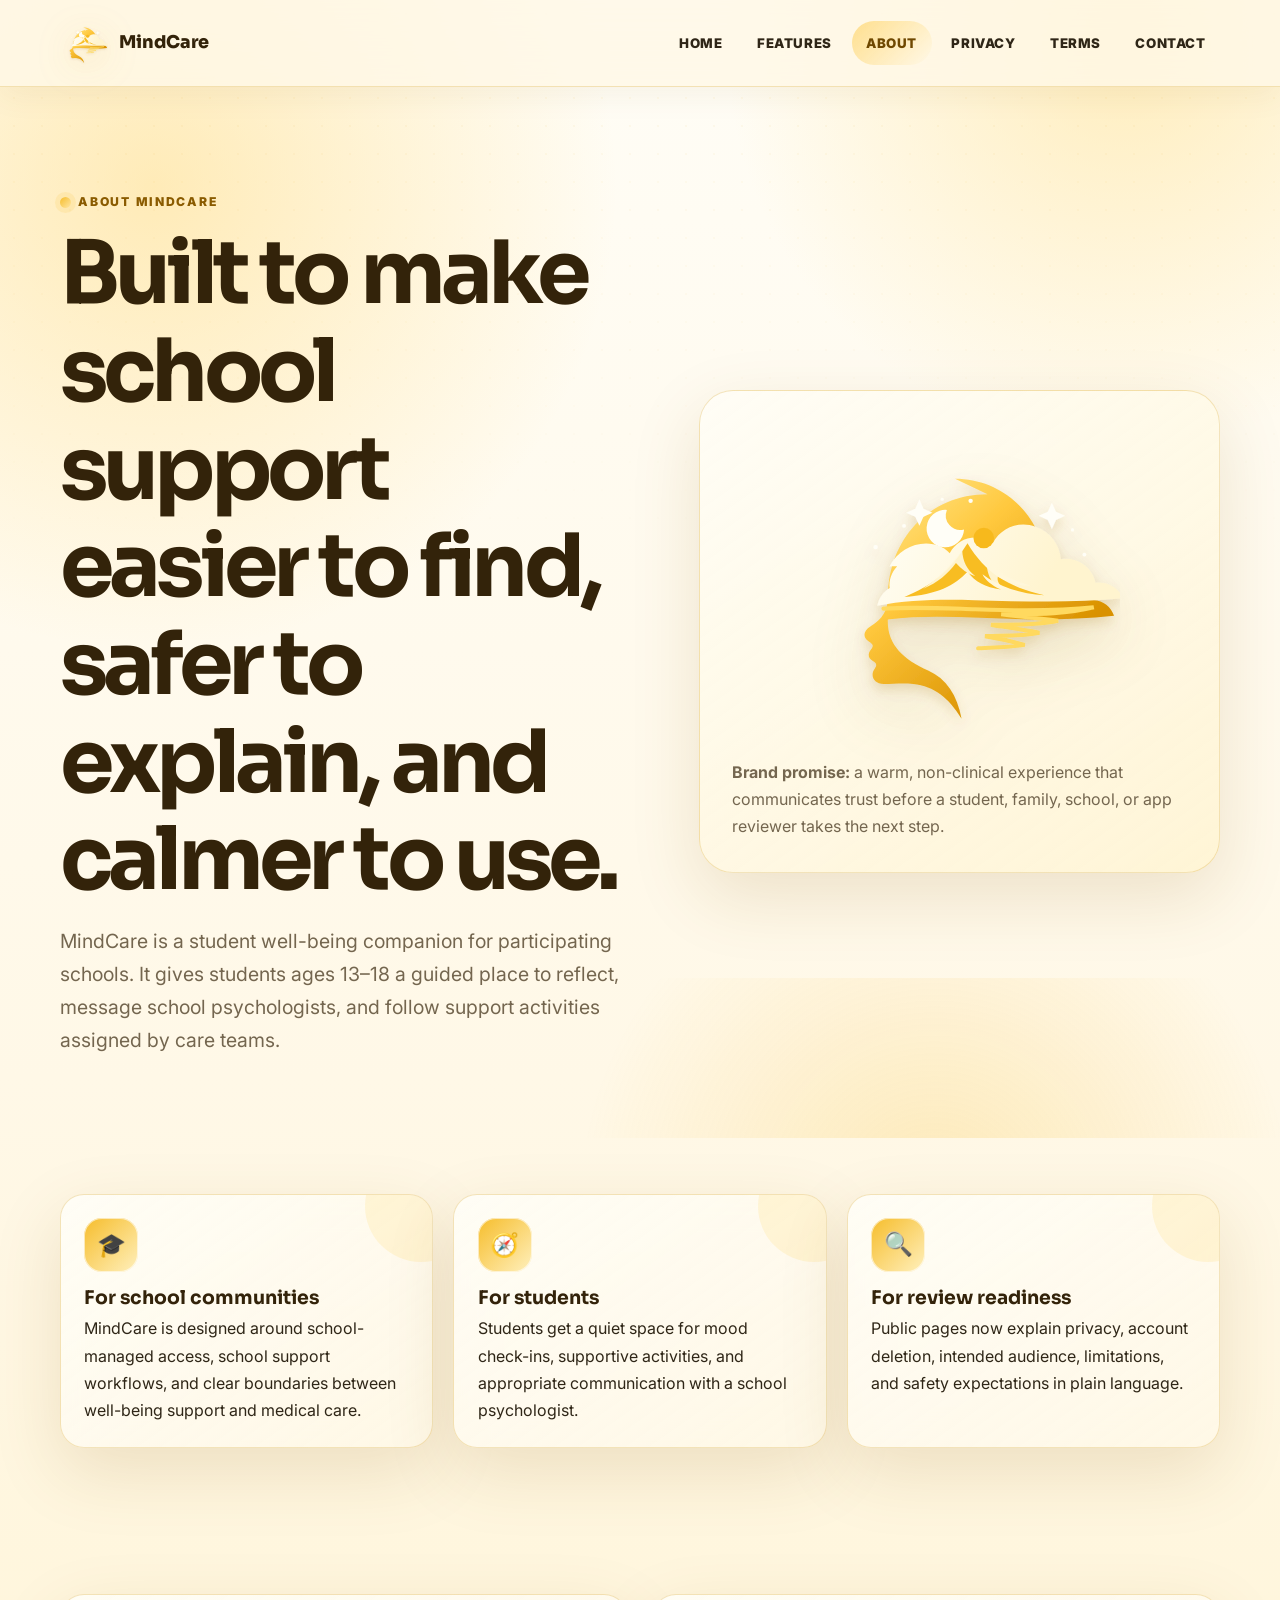
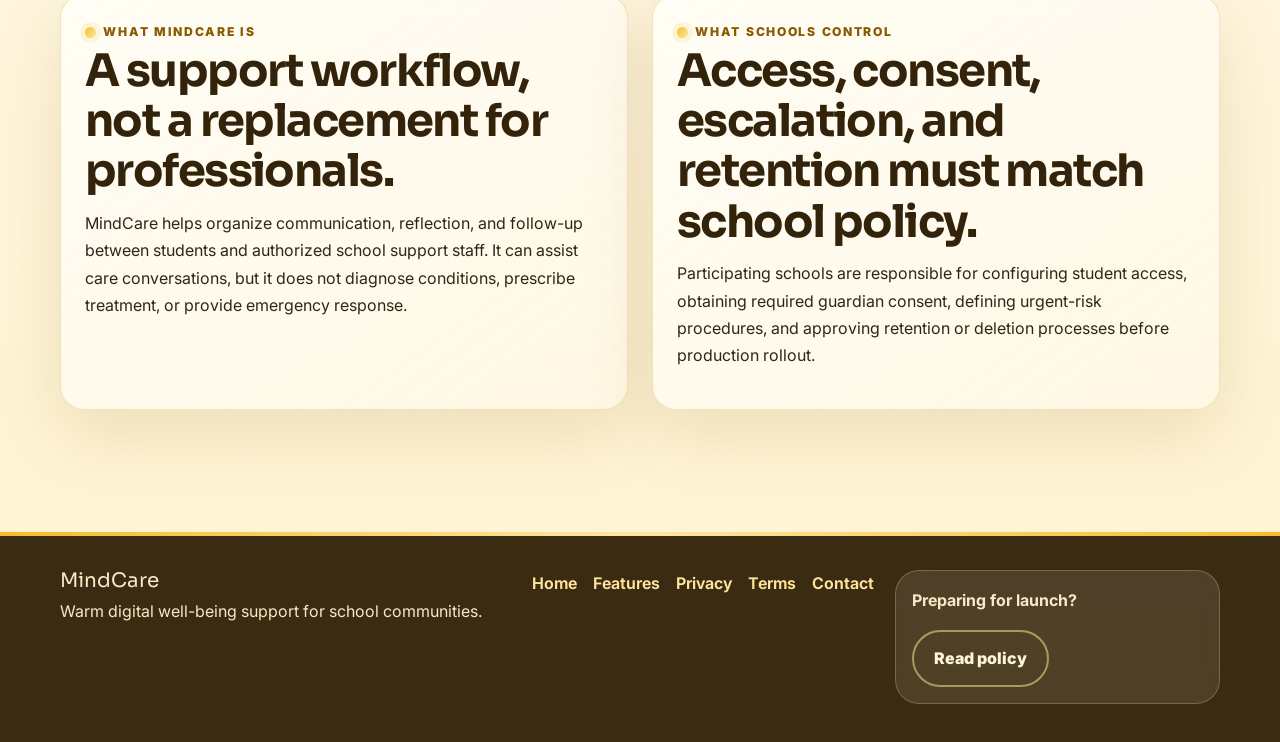
==== commit e4c12aa6: "Polish MindCare site for production readiness" ====
--- a/about.html
+++ b/about.html
@@ -3,8 +3,8 @@
   <head>
     <meta charset="UTF-8" />
     <meta name="viewport" content="width=device-width, initial-scale=1" />
-    <title>About MindCare | Built for Schools and Student Well-being</title>
-    <meta name="description" content="Learn about MindCare's mission to support students ages 13–18 and school psychologists through trustworthy digital mental wellness tools." />
+    <title>About MindCare | Student Well-being Support for Schools</title>
+    <meta name="description" content="MindCare helps participating schools offer calm, privacy-aware student well-being support without presenting itself as emergency care or medical treatment." />
     <meta name="theme-color" content="#f6bd2b" />
     <link rel="icon" type="image/svg+xml" href="assets/favicon.svg" />
     <link rel="preconnect" href="https://fonts.googleapis.com" />
@@ -15,18 +15,24 @@
   <body>
     <a class="skip-link" href="#main-content">Skip to main content</a>
     <header class="site-header"><div class="container nav-wrap"><a href="index.html" class="brand" aria-label="MindCare Home"><img src="assets/mindcare-logo.svg" class="brand-logo" alt="" aria-hidden="true" /><span>MindCare</span></a><button class="nav-toggle" id="navToggle" aria-controls="primaryNav" aria-expanded="false" aria-label="Toggle menu"><span></span><span></span><span></span></button><nav id="primaryNav" class="nav" aria-label="Primary"><a href="index.html">Home</a><a href="features.html">Features</a><a href="about.html" aria-current="page">About</a><a href="privacy-policy.html">Privacy</a><a href="terms.html">Terms</a><a href="contact.html">Contact</a></nav></div></header>
-    <main id="main-content" class="section">
-      <div class="container split">
-        <div><p class="eyebrow">About</p><h1>A softer way for schools to support student well-being.</h1><p class="lead">MindCare is designed for educational communities that want an approachable digital companion for student reflection and psychologist-led support.</p></div>
-        <div class="glass-card reveal"><img src="assets/mindcare-logo.svg" class="hero-logo" alt="MindCare logo" /><p><strong>Our visual tone:</strong> warm yellow, soft cream, friendly cards, and clear policies that match the mobile app experience.</p></div>
-      </div>
-      <div class="container card-grid three" style="margin-top:2rem">
-        <article class="feature-card reveal"><div class="icon-block">🤝</div><h3>Student-first</h3><p>Language and interactions are kept calm, respectful, and easy to understand for students ages 13–18.</p></article>
-        <article class="feature-card reveal"><div class="icon-block">🧑‍⚕️</div><h3>Psychologist-guided</h3><p>The product supports school psychologists with messaging context, task follow-up, and mood reflections.</p></article>
-        <article class="feature-card reveal"><div class="icon-block">📋</div><h3>Review-ready</h3><p>Public pages explain intended use, privacy practices, retention, account deletion, and support limitations.</p></article>
-      </div>
+    <main id="main-content">
+      <section class="page-hero">
+        <div class="container page-hero-grid">
+          <div><p class="eyebrow">About MindCare</p><h1>Built to make school support easier to find, safer to explain, and calmer to use.</h1><p class="lead">MindCare is a student well-being companion for participating schools. It gives students ages 13–18 a guided place to reflect, message school psychologists, and follow support activities assigned by care teams.</p></div>
+          <div class="brand-showcase reveal"><img src="assets/mindcare-logo.svg" alt="MindCare logo showing a calm mind landscape" /><p><strong>Brand promise:</strong> a warm, non-clinical experience that communicates trust before a student, family, school, or app reviewer takes the next step.</p></div>
+        </div>
+      </section>
+      <section class="section compact"><div class="container card-grid three">
+        <article class="feature-card reveal"><div class="icon-block">🎓</div><h3>For school communities</h3><p>MindCare is designed around school-managed access, school support workflows, and clear boundaries between well-being support and medical care.</p></article>
+        <article class="feature-card reveal"><div class="icon-block">🧭</div><h3>For students</h3><p>Students get a quiet space for mood check-ins, supportive activities, and appropriate communication with a school psychologist.</p></article>
+        <article class="feature-card reveal"><div class="icon-block">🔍</div><h3>For review readiness</h3><p>Public pages now explain privacy, account deletion, intended audience, limitations, and safety expectations in plain language.</p></article>
+      </div></section>
+      <section class="section compact"><div class="container split">
+        <div class="rounded-section reveal"><p class="eyebrow">What MindCare is</p><h2>A support workflow, not a replacement for professionals.</h2><p>MindCare helps organize communication, reflection, and follow-up between students and authorized school support staff. It can assist care conversations, but it does not diagnose conditions, prescribe treatment, or provide emergency response.</p></div>
+        <div class="rounded-section reveal"><p class="eyebrow">What schools control</p><h2>Access, consent, escalation, and retention must match school policy.</h2><p>Participating schools are responsible for configuring student access, obtaining required guardian consent, defining urgent-risk procedures, and approving retention or deletion processes before production rollout.</p></div>
+      </div></section>
     </main>
-    <footer class="site-footer"><div class="container footer-grid"><div><p class="footer-title">MindCare</p><p>MindCare supports school well-being workflows.</p></div><nav aria-label="Footer links"><a href="index.html">Home</a><a href="features.html">Features</a><a href="privacy-policy.html">Privacy</a><a href="terms.html">Terms</a></nav><div class="cta-card"><p><strong>Need details?</strong></p><a class="btn btn-secondary" href="contact.html">Contact us</a></div></div></footer>
+    <footer class="site-footer"><div class="container footer-grid"><div><p class="footer-title">MindCare</p><p>Warm digital well-being support for school communities.</p></div><nav aria-label="Footer links"><a href="index.html">Home</a><a href="features.html">Features</a><a href="privacy-policy.html">Privacy</a><a href="terms.html">Terms</a><a href="contact.html">Contact</a></nav><div class="cta-card"><p><strong>Preparing for launch?</strong></p><a class="btn btn-secondary" href="privacy-policy.html">Read policy</a></div></div></footer>
     <button class="back-to-top" id="backToTop" aria-label="Back to top">↑</button><script src="script.js"></script>
   </body>
 </html>
--- a/styles.css
+++ b/styles.css
@@ -166,3 +166,20 @@
 @media (prefers-reduced-motion: reduce) {
   *, *::before, *::after { animation-duration: .01ms !important; animation-iteration-count: 1 !important; scroll-behavior: auto !important; transition-duration: .01ms !important; }
 }
+
+/* Production polish: stronger composition, richer cards, and responsive about-page storytelling. */
+.page-hero { position: relative; overflow: hidden; padding: clamp(4.5rem, 8vw, 7rem) 0 clamp(2.5rem, 5vw, 4rem); }
+.page-hero::after { content: ""; position: absolute; inset: auto -10% -18rem 36%; height: 28rem; background: radial-gradient(circle, rgba(246,189,43,.24), transparent 68%); pointer-events: none; }
+.page-hero-grid { display: grid; gap: 1.4rem; align-items: center; position: relative; z-index: 1; }
+.brand-showcase { padding: clamp(1.2rem, 3vw, 2rem); border: 1px solid var(--border); border-radius: var(--radius-lg); background: linear-gradient(145deg, rgba(255,253,246,.94), rgba(255,243,207,.76)); box-shadow: var(--shadow); }
+.brand-showcase img { width: min(320px, 82%); display: block; margin: 0 auto 1rem; filter: drop-shadow(0 22px 30px rgba(126,86,6,.16)); }
+.brand-showcase p { margin-bottom: 0; color: var(--muted); }
+.site-header { box-shadow: 0 10px 30px rgba(126,86,6,.06); }
+.hero::after { content: ""; position: absolute; right: -8rem; top: 4rem; width: 28rem; height: 28rem; border-radius: 50%; background: radial-gradient(circle, rgba(255,207,86,.3), transparent 65%); }
+.hero-panel { background: linear-gradient(145deg, rgba(255,253,246,.95), rgba(255,243,207,.75)); }
+.feature-card, .rounded-section, .legal-card, .toc { background: linear-gradient(145deg, rgba(255,253,246,.94), rgba(255,248,231,.82)); }
+.feature-card { position: relative; overflow: hidden; }
+.feature-card::after { content: ""; position: absolute; right: -2.8rem; top: -2.8rem; width: 7rem; height: 7rem; border-radius: 50%; background: rgba(255,207,86,.17); }
+.legal-card h3 { margin-top: 1rem; color: #6f4800; }
+@media (min-width: 760px) { .page-hero-grid { grid-template-columns: 1.05fr .95fr; gap: clamp(2rem, 5vw, 4rem); } }
+@media (min-width: 1060px) { .brand-logo { width: 48px; height: 48px; } .nav-wrap { min-height: 86px; } }
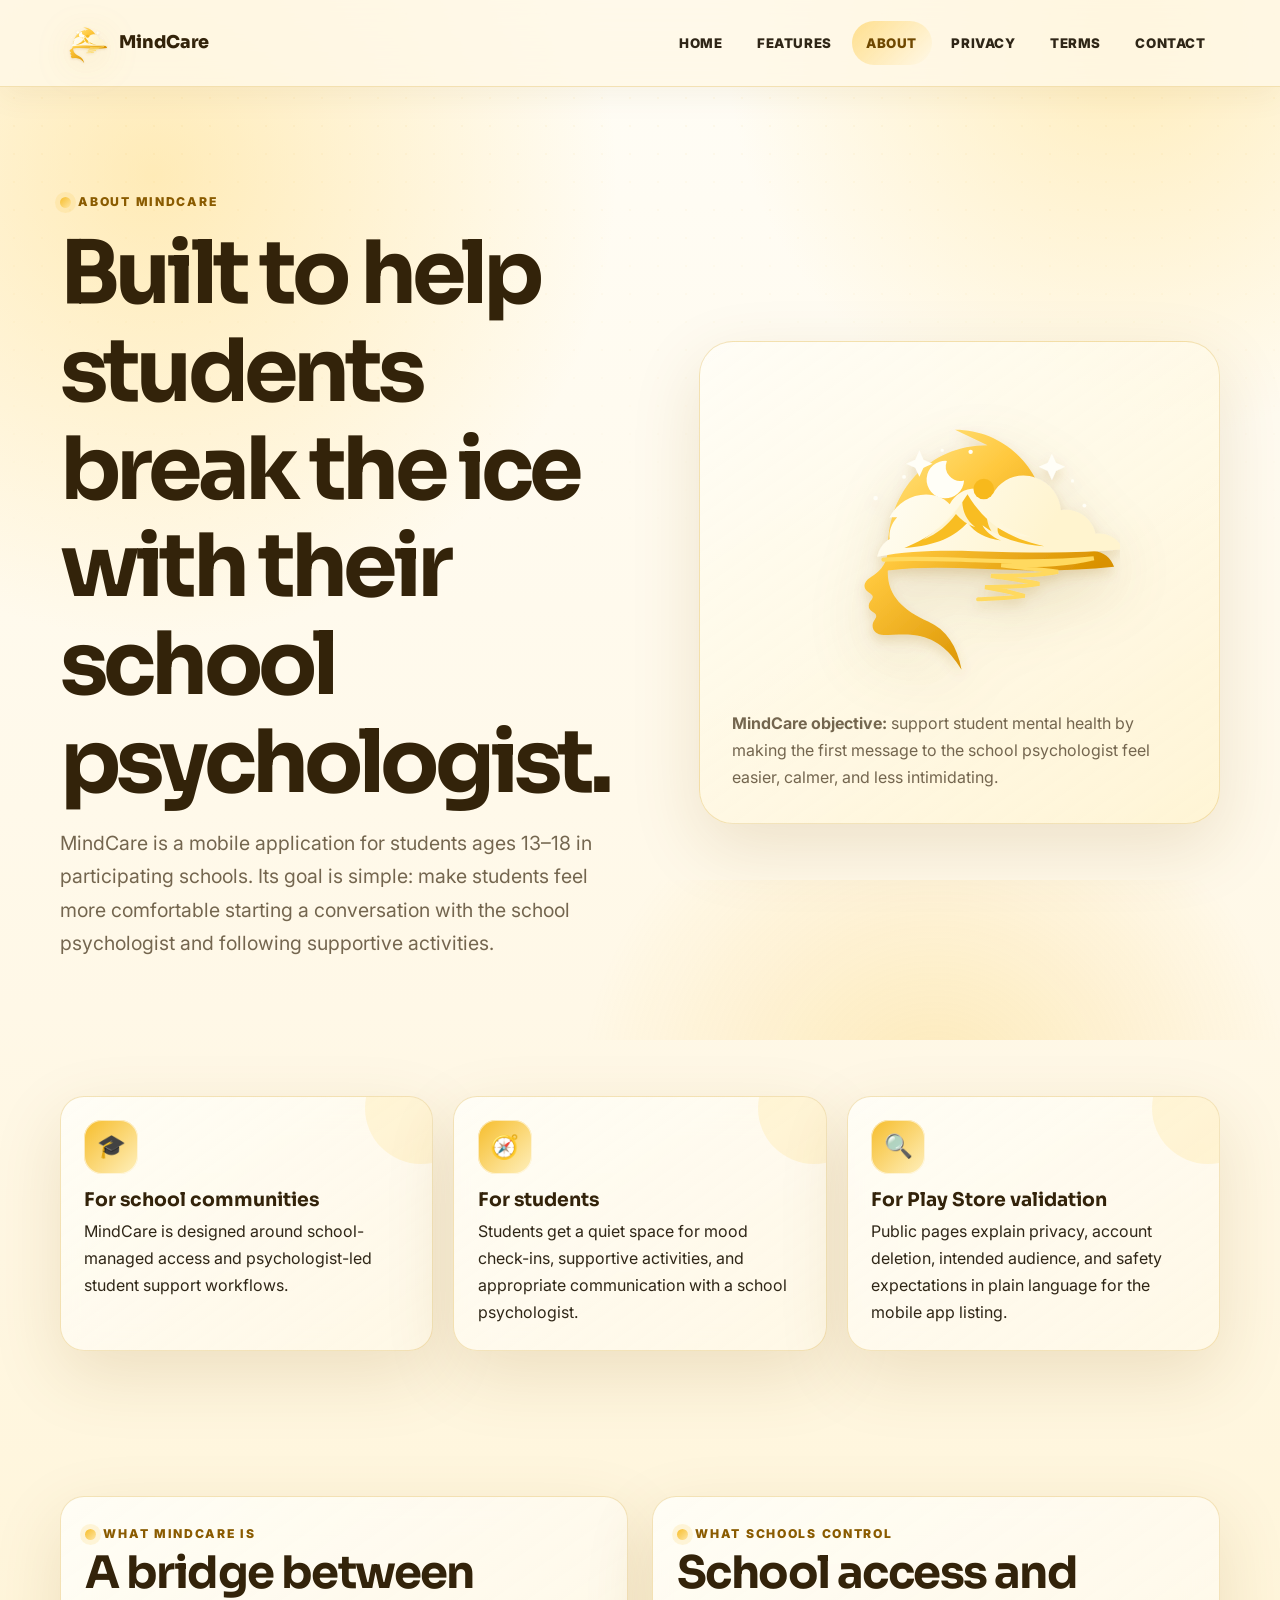
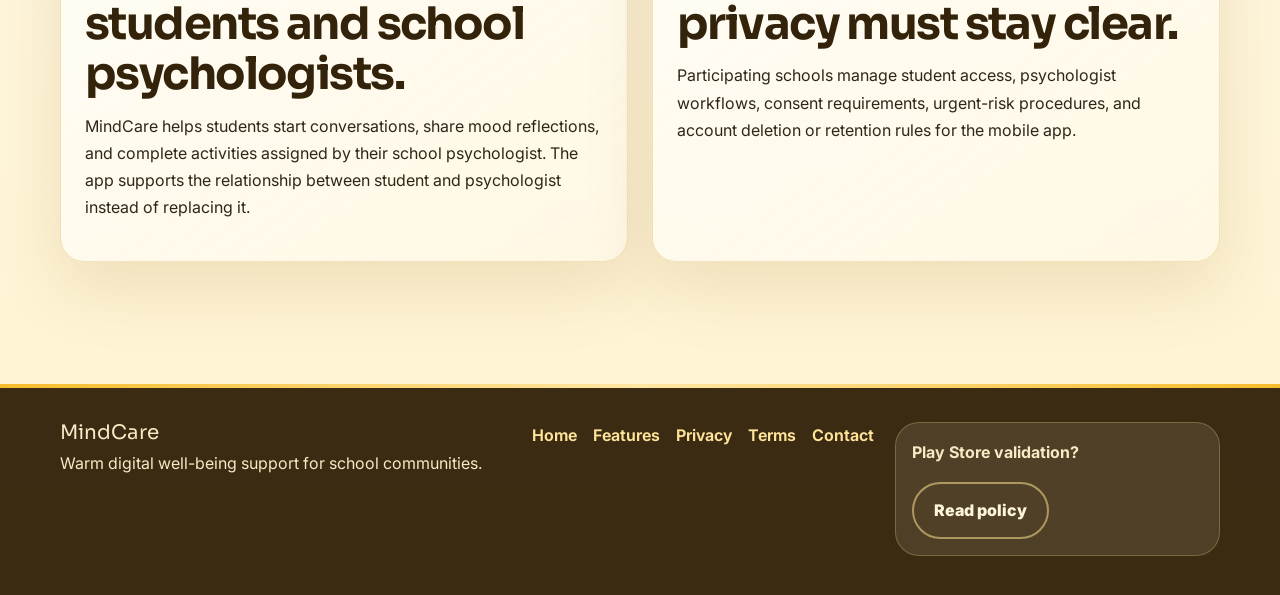
==== commit f35fd469: "Align site copy with mobile app validation" ====
--- a/about.html
+++ b/about.html
@@ -4,7 +4,7 @@
     <meta charset="UTF-8" />
     <meta name="viewport" content="width=device-width, initial-scale=1" />
     <title>About MindCare | Student Well-being Support for Schools</title>
-    <meta name="description" content="MindCare helps participating schools offer calm, privacy-aware student well-being support without presenting itself as emergency care or medical treatment." />
+    <meta name="description" content="MindCare is a mobile app that supports student mental health by helping students approach their school psychologist more easily." />
     <meta name="theme-color" content="#f6bd2b" />
     <link rel="icon" type="image/svg+xml" href="assets/favicon.svg" />
     <link rel="preconnect" href="https://fonts.googleapis.com" />
@@ -18,21 +18,21 @@
     <main id="main-content">
       <section class="page-hero">
         <div class="container page-hero-grid">
-          <div><p class="eyebrow">About MindCare</p><h1>Built to make school support easier to find, safer to explain, and calmer to use.</h1><p class="lead">MindCare is a student well-being companion for participating schools. It gives students ages 13–18 a guided place to reflect, message school psychologists, and follow support activities assigned by care teams.</p></div>
-          <div class="brand-showcase reveal"><img src="assets/mindcare-logo.svg" alt="MindCare logo showing a calm mind landscape" /><p><strong>Brand promise:</strong> a warm, non-clinical experience that communicates trust before a student, family, school, or app reviewer takes the next step.</p></div>
+          <div><p class="eyebrow">About MindCare</p><h1>Built to help students break the ice with their school psychologist.</h1><p class="lead">MindCare is a mobile application for students ages 13–18 in participating schools. Its goal is simple: make students feel more comfortable starting a conversation with the school psychologist and following supportive activities.</p></div>
+          <div class="brand-showcase reveal"><img src="assets/mindcare-logo.svg" alt="MindCare logo showing a calm mind landscape" /><p><strong>MindCare objective:</strong> support student mental health by making the first message to the school psychologist feel easier, calmer, and less intimidating.</p></div>
         </div>
       </section>
       <section class="section compact"><div class="container card-grid three">
-        <article class="feature-card reveal"><div class="icon-block">🎓</div><h3>For school communities</h3><p>MindCare is designed around school-managed access, school support workflows, and clear boundaries between well-being support and medical care.</p></article>
+        <article class="feature-card reveal"><div class="icon-block">🎓</div><h3>For school communities</h3><p>MindCare is designed around school-managed access and psychologist-led student support workflows.</p></article>
         <article class="feature-card reveal"><div class="icon-block">🧭</div><h3>For students</h3><p>Students get a quiet space for mood check-ins, supportive activities, and appropriate communication with a school psychologist.</p></article>
-        <article class="feature-card reveal"><div class="icon-block">🔍</div><h3>For review readiness</h3><p>Public pages now explain privacy, account deletion, intended audience, limitations, and safety expectations in plain language.</p></article>
+        <article class="feature-card reveal"><div class="icon-block">🔍</div><h3>For Play Store validation</h3><p>Public pages explain privacy, account deletion, intended audience, and safety expectations in plain language for the mobile app listing.</p></article>
       </div></section>
       <section class="section compact"><div class="container split">
-        <div class="rounded-section reveal"><p class="eyebrow">What MindCare is</p><h2>A support workflow, not a replacement for professionals.</h2><p>MindCare helps organize communication, reflection, and follow-up between students and authorized school support staff. It can assist care conversations, but it does not diagnose conditions, prescribe treatment, or provide emergency response.</p></div>
-        <div class="rounded-section reveal"><p class="eyebrow">What schools control</p><h2>Access, consent, escalation, and retention must match school policy.</h2><p>Participating schools are responsible for configuring student access, obtaining required guardian consent, defining urgent-risk procedures, and approving retention or deletion processes before production rollout.</p></div>
+        <div class="rounded-section reveal"><p class="eyebrow">What MindCare is</p><h2>A bridge between students and school psychologists.</h2><p>MindCare helps students start conversations, share mood reflections, and complete activities assigned by their school psychologist. The app supports the relationship between student and psychologist instead of replacing it.</p></div>
+        <div class="rounded-section reveal"><p class="eyebrow">What schools control</p><h2>School access and privacy must stay clear.</h2><p>Participating schools manage student access, psychologist workflows, consent requirements, urgent-risk procedures, and account deletion or retention rules for the mobile app.</p></div>
       </div></section>
     </main>
-    <footer class="site-footer"><div class="container footer-grid"><div><p class="footer-title">MindCare</p><p>Warm digital well-being support for school communities.</p></div><nav aria-label="Footer links"><a href="index.html">Home</a><a href="features.html">Features</a><a href="privacy-policy.html">Privacy</a><a href="terms.html">Terms</a><a href="contact.html">Contact</a></nav><div class="cta-card"><p><strong>Preparing for launch?</strong></p><a class="btn btn-secondary" href="privacy-policy.html">Read policy</a></div></div></footer>
+    <footer class="site-footer"><div class="container footer-grid"><div><p class="footer-title">MindCare</p><p>Warm digital well-being support for school communities.</p></div><nav aria-label="Footer links"><a href="index.html">Home</a><a href="features.html">Features</a><a href="privacy-policy.html">Privacy</a><a href="terms.html">Terms</a><a href="contact.html">Contact</a></nav><div class="cta-card"><p><strong>Play Store validation?</strong></p><a class="btn btn-secondary" href="privacy-policy.html">Read policy</a></div></div></footer>
     <button class="back-to-top" id="backToTop" aria-label="Back to top">↑</button><script src="script.js"></script>
   </body>
 </html>
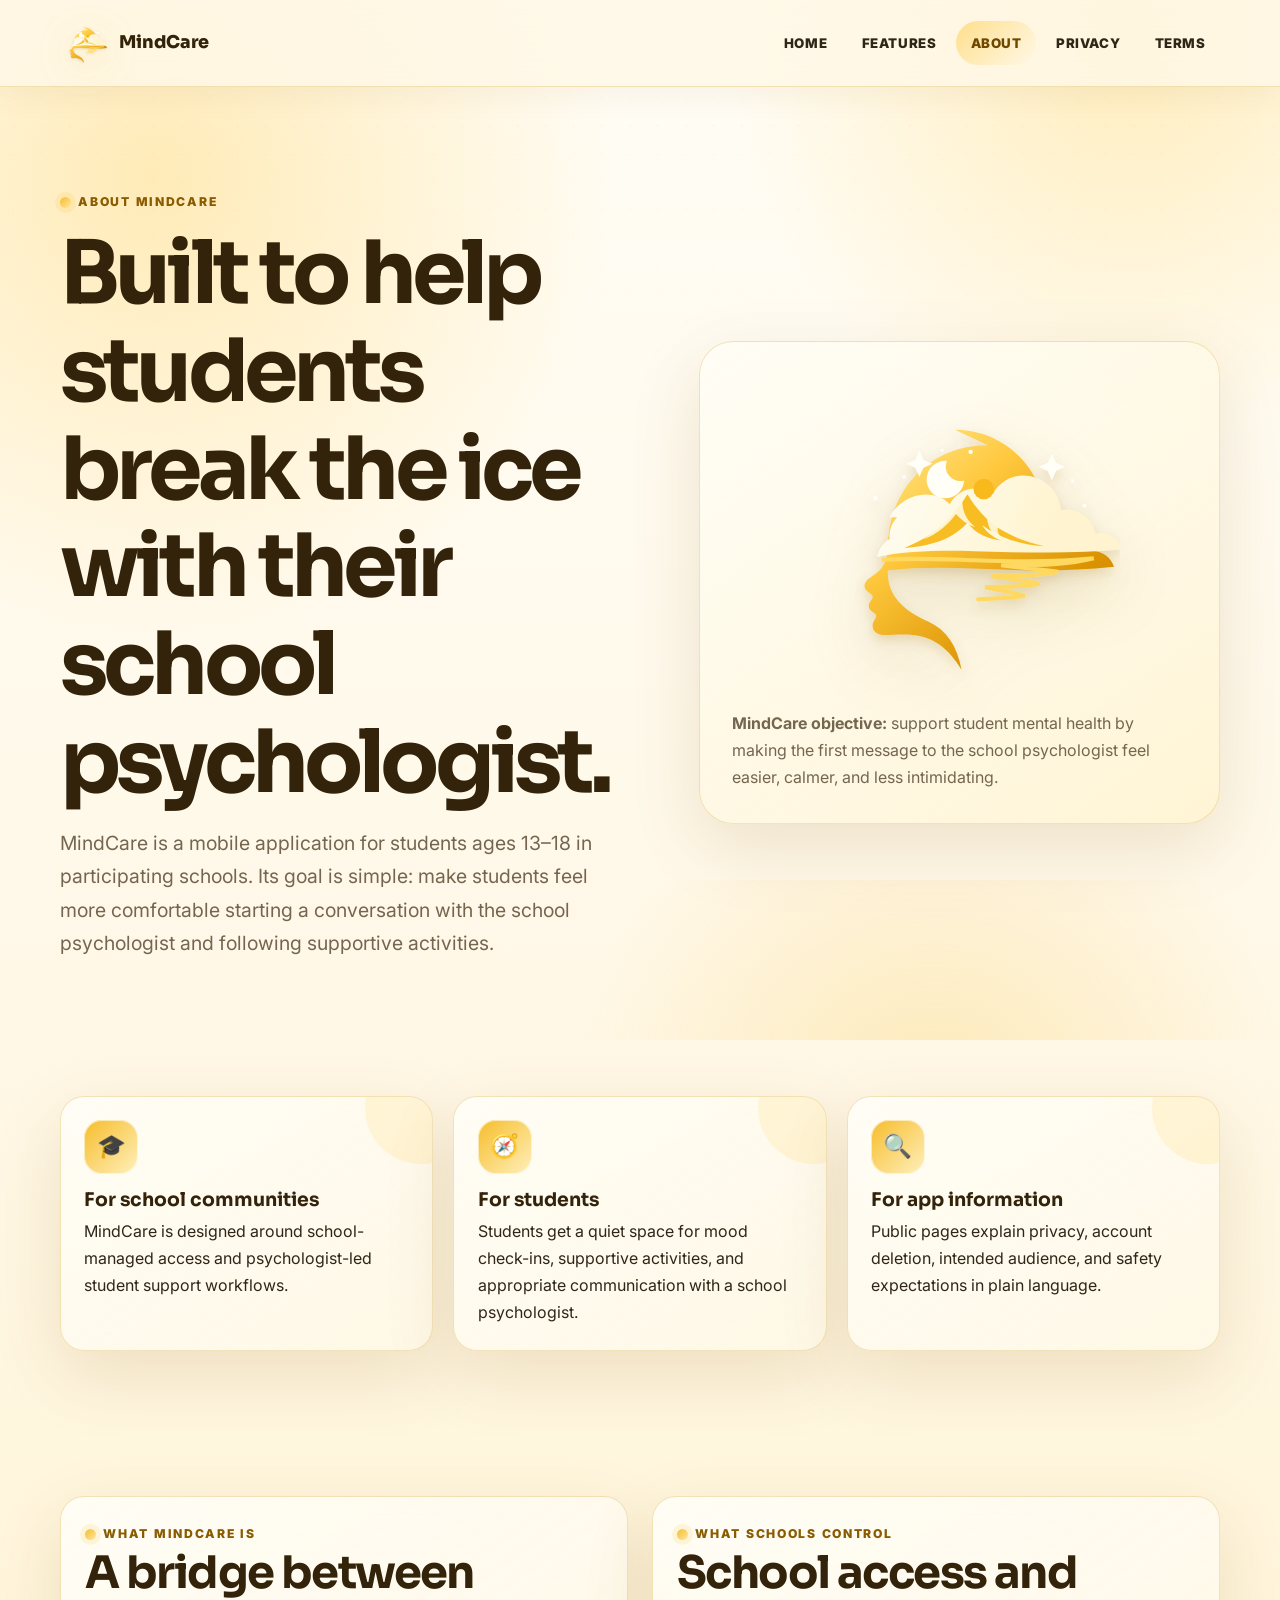
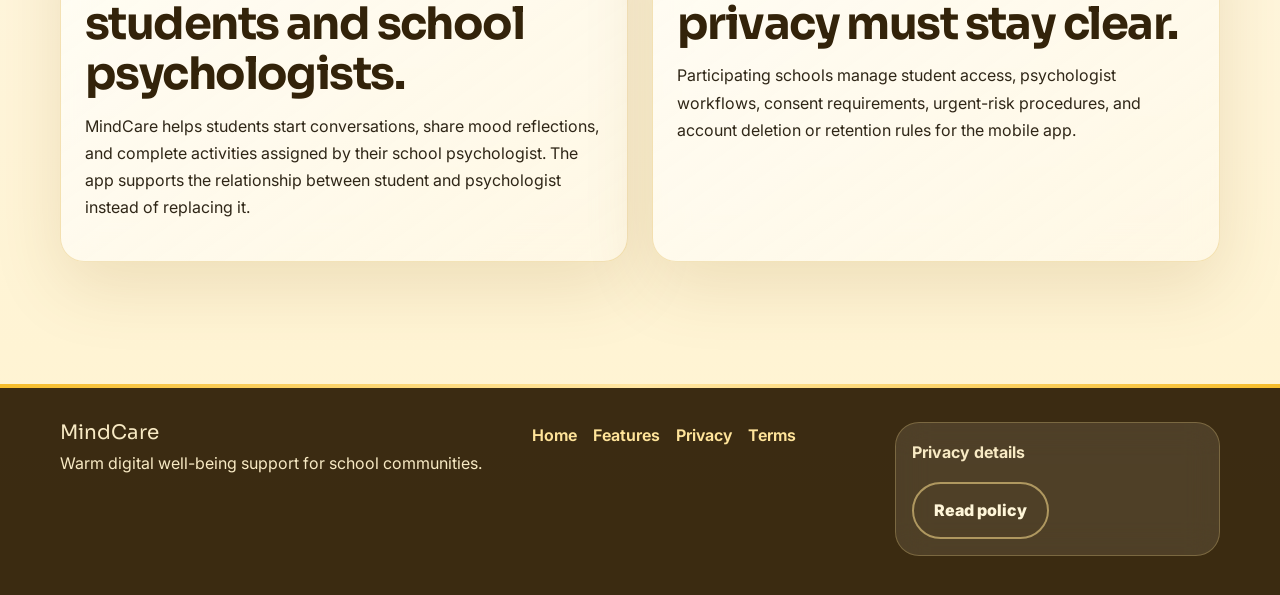
==== commit c6ef46ea: "Keep existing logo asset" ====
--- a/about.html
+++ b/about.html
@@ -14,7 +14,7 @@
   </head>
   <body>
     <a class="skip-link" href="#main-content">Skip to main content</a>
-    <header class="site-header"><div class="container nav-wrap"><a href="index.html" class="brand" aria-label="MindCare Home"><img src="assets/mindcare-logo.svg" class="brand-logo" alt="" aria-hidden="true" /><span>MindCare</span></a><button class="nav-toggle" id="navToggle" aria-controls="primaryNav" aria-expanded="false" aria-label="Toggle menu"><span></span><span></span><span></span></button><nav id="primaryNav" class="nav" aria-label="Primary"><a href="index.html">Home</a><a href="features.html">Features</a><a href="about.html" aria-current="page">About</a><a href="privacy-policy.html">Privacy</a><a href="terms.html">Terms</a><a href="contact.html">Contact</a></nav></div></header>
+    <header class="site-header"><div class="container nav-wrap"><a href="index.html" class="brand" aria-label="MindCare Home"><img src="assets/mindcare-logo.svg" class="brand-logo" alt="" aria-hidden="true" /><span>MindCare</span></a><button class="nav-toggle" id="navToggle" aria-controls="primaryNav" aria-expanded="false" aria-label="Toggle menu"><span></span><span></span><span></span></button><nav id="primaryNav" class="nav" aria-label="Primary"><a href="index.html">Home</a><a href="features.html">Features</a><a href="about.html" aria-current="page">About</a><a href="privacy-policy.html">Privacy</a><a href="terms.html">Terms</a></nav></div></header>
     <main id="main-content">
       <section class="page-hero">
         <div class="container page-hero-grid">
@@ -25,14 +25,14 @@
       <section class="section compact"><div class="container card-grid three">
         <article class="feature-card reveal"><div class="icon-block">🎓</div><h3>For school communities</h3><p>MindCare is designed around school-managed access and psychologist-led student support workflows.</p></article>
         <article class="feature-card reveal"><div class="icon-block">🧭</div><h3>For students</h3><p>Students get a quiet space for mood check-ins, supportive activities, and appropriate communication with a school psychologist.</p></article>
-        <article class="feature-card reveal"><div class="icon-block">🔍</div><h3>For Play Store validation</h3><p>Public pages explain privacy, account deletion, intended audience, and safety expectations in plain language for the mobile app listing.</p></article>
+        <article class="feature-card reveal"><div class="icon-block">🔍</div><h3>For app information</h3><p>Public pages explain privacy, account deletion, intended audience, and safety expectations in plain language.</p></article>
       </div></section>
       <section class="section compact"><div class="container split">
         <div class="rounded-section reveal"><p class="eyebrow">What MindCare is</p><h2>A bridge between students and school psychologists.</h2><p>MindCare helps students start conversations, share mood reflections, and complete activities assigned by their school psychologist. The app supports the relationship between student and psychologist instead of replacing it.</p></div>
         <div class="rounded-section reveal"><p class="eyebrow">What schools control</p><h2>School access and privacy must stay clear.</h2><p>Participating schools manage student access, psychologist workflows, consent requirements, urgent-risk procedures, and account deletion or retention rules for the mobile app.</p></div>
       </div></section>
     </main>
-    <footer class="site-footer"><div class="container footer-grid"><div><p class="footer-title">MindCare</p><p>Warm digital well-being support for school communities.</p></div><nav aria-label="Footer links"><a href="index.html">Home</a><a href="features.html">Features</a><a href="privacy-policy.html">Privacy</a><a href="terms.html">Terms</a><a href="contact.html">Contact</a></nav><div class="cta-card"><p><strong>Play Store validation?</strong></p><a class="btn btn-secondary" href="privacy-policy.html">Read policy</a></div></div></footer>
+    <footer class="site-footer"><div class="container footer-grid"><div><p class="footer-title">MindCare</p><p>Warm digital well-being support for school communities.</p></div><nav aria-label="Footer links"><a href="index.html">Home</a><a href="features.html">Features</a><a href="privacy-policy.html">Privacy</a><a href="terms.html">Terms</a></nav><div class="cta-card"><p><strong>Privacy details</strong></p><a class="btn btn-secondary" href="privacy-policy.html">Read policy</a></div></div></footer>
     <button class="back-to-top" id="backToTop" aria-label="Back to top">↑</button><script src="script.js"></script>
   </body>
 </html>
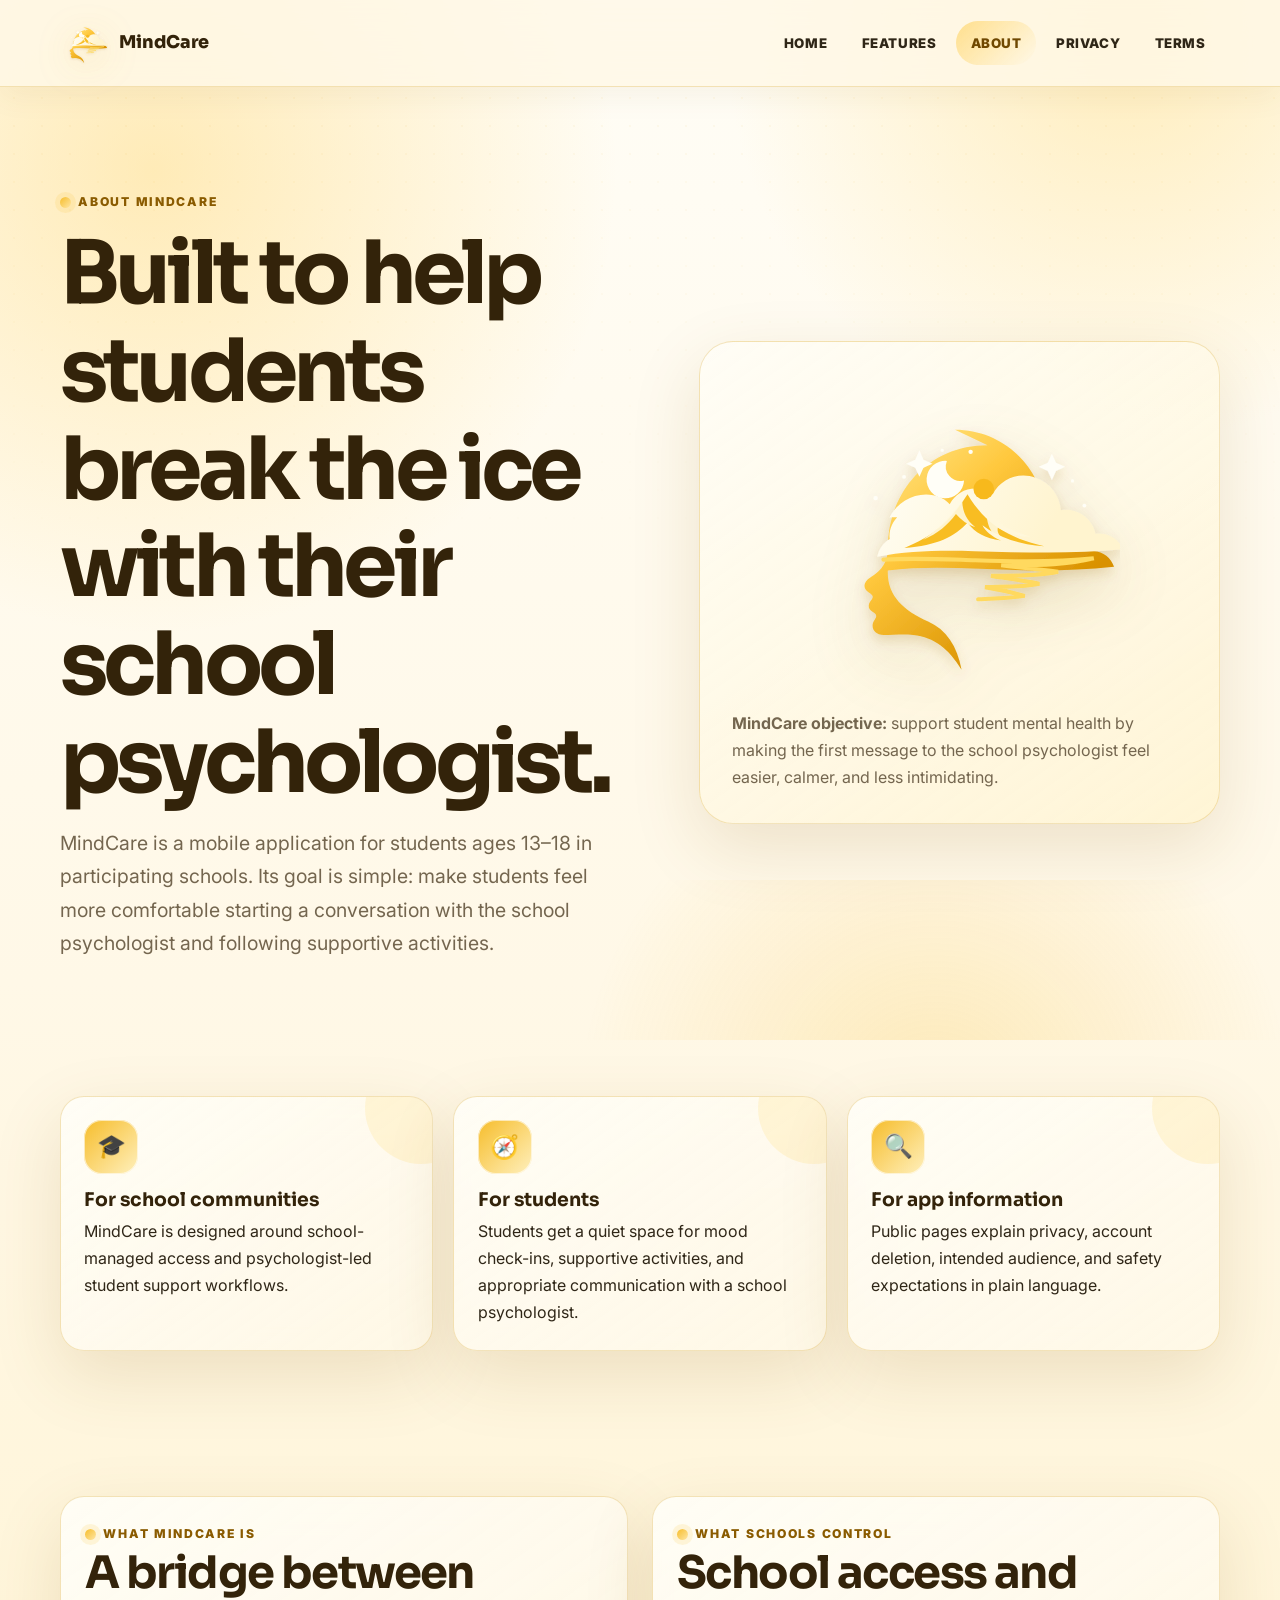
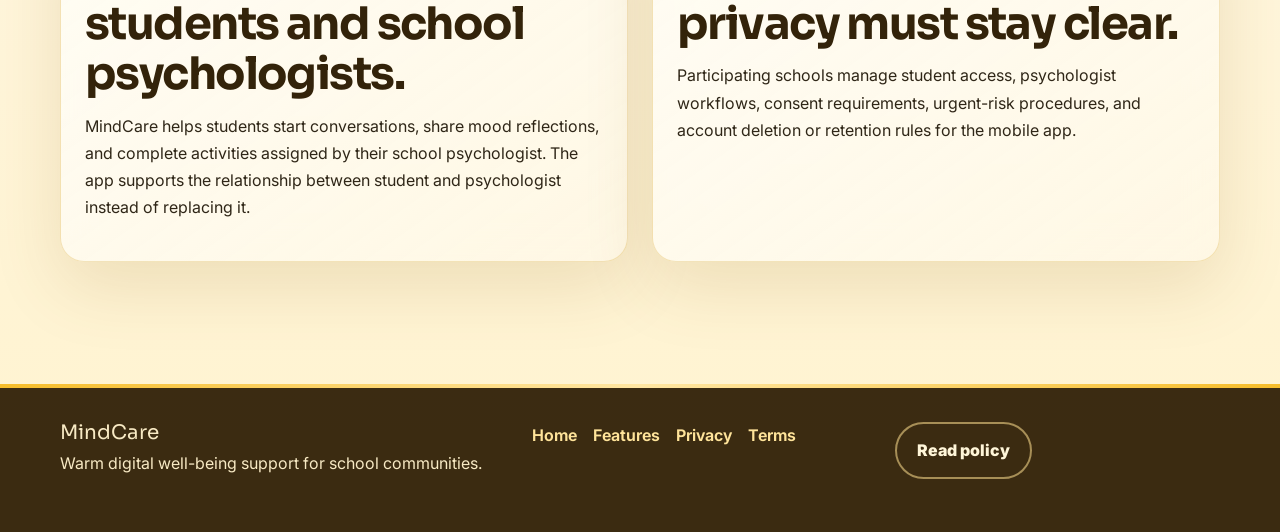
==== commit a5fff563: "Update policy wording and footer links" ====
--- a/about.html
+++ b/about.html
@@ -32,7 +32,7 @@
         <div class="rounded-section reveal"><p class="eyebrow">What schools control</p><h2>School access and privacy must stay clear.</h2><p>Participating schools manage student access, psychologist workflows, consent requirements, urgent-risk procedures, and account deletion or retention rules for the mobile app.</p></div>
       </div></section>
     </main>
-    <footer class="site-footer"><div class="container footer-grid"><div><p class="footer-title">MindCare</p><p>Warm digital well-being support for school communities.</p></div><nav aria-label="Footer links"><a href="index.html">Home</a><a href="features.html">Features</a><a href="privacy-policy.html">Privacy</a><a href="terms.html">Terms</a></nav><div class="cta-card"><p><strong>Privacy details</strong></p><a class="btn btn-secondary" href="privacy-policy.html">Read policy</a></div></div></footer>
+    <footer class="site-footer"><div class="container footer-grid"><div><p class="footer-title">MindCare</p><p>Warm digital well-being support for school communities.</p></div><nav aria-label="Footer links"><a href="index.html">Home</a><a href="features.html">Features</a><a href="privacy-policy.html">Privacy</a><a href="terms.html">Terms</a></nav><a class="btn btn-secondary footer-policy-link" href="privacy-policy.html">Read policy</a></div></footer>
     <button class="back-to-top" id="backToTop" aria-label="Back to top">↑</button><script src="script.js"></script>
   </body>
 </html>
--- a/styles.css
+++ b/styles.css
@@ -94,7 +94,7 @@
 .trust-item { display: flex; align-items: center; gap: .55rem; color: var(--muted); font-weight: 700; }
 .trust-item svg { flex: 0 0 18px; width: 18px; height: 18px; fill: var(--gold-strong); }
 
-.glass-card, .feature-card, .legal-card, .toc, .rounded-section, .cta-card, .phone { border: 1px solid var(--border); border-radius: var(--radius); background: var(--surface); box-shadow: var(--shadow); backdrop-filter: blur(16px); }
+.glass-card, .feature-card, .legal-card, .toc, .rounded-section, .phone { border: 1px solid var(--border); border-radius: var(--radius); background: var(--surface); box-shadow: var(--shadow); backdrop-filter: blur(16px); }
 .hero-right { display: grid; gap: 1rem; }
 .phone { width: min(360px, 100%); justify-self: center; padding: .9rem; border-radius: 38px; background: linear-gradient(180deg, #fffef8, #fff2cb); }
 .phone-screen { min-height: 500px; display: grid; align-content: start; gap: .75rem; padding: 1rem; border-radius: 30px; background: linear-gradient(180deg, #fffaf0, #fff1c7); border: 1px solid rgba(211,162,41,.26); overflow: hidden; }
@@ -141,8 +141,8 @@
 .site-footer p { color: #f8eac4; }
 .site-footer a { color: #ffe49a; }
 .site-footer nav { display: flex; flex-wrap: wrap; gap: .8rem 1rem; }
-.site-footer .cta-card { background: rgba(255, 248, 231, .1); border-color: rgba(255, 224, 144, .25); box-shadow: none; padding: 1rem; }
 .site-footer .btn-secondary { color: #fff6d9; border-color: rgba(255, 224, 144, .55); background: transparent; }
+.footer-policy-link { justify-self: start; align-self: start; }
 .back-to-top { position: fixed; right: 1rem; bottom: 1rem; z-index: 99; width: 48px; height: 48px; border: 0; border-radius: 50%; background: var(--gold); color: var(--cocoa); box-shadow: var(--shadow); cursor: pointer; opacity: 0; transform: translateY(12px); pointer-events: none; transition: .2s ease; font-size: 1.25rem; }
 .back-to-top.show { opacity: 1; transform: none; pointer-events: auto; }
 
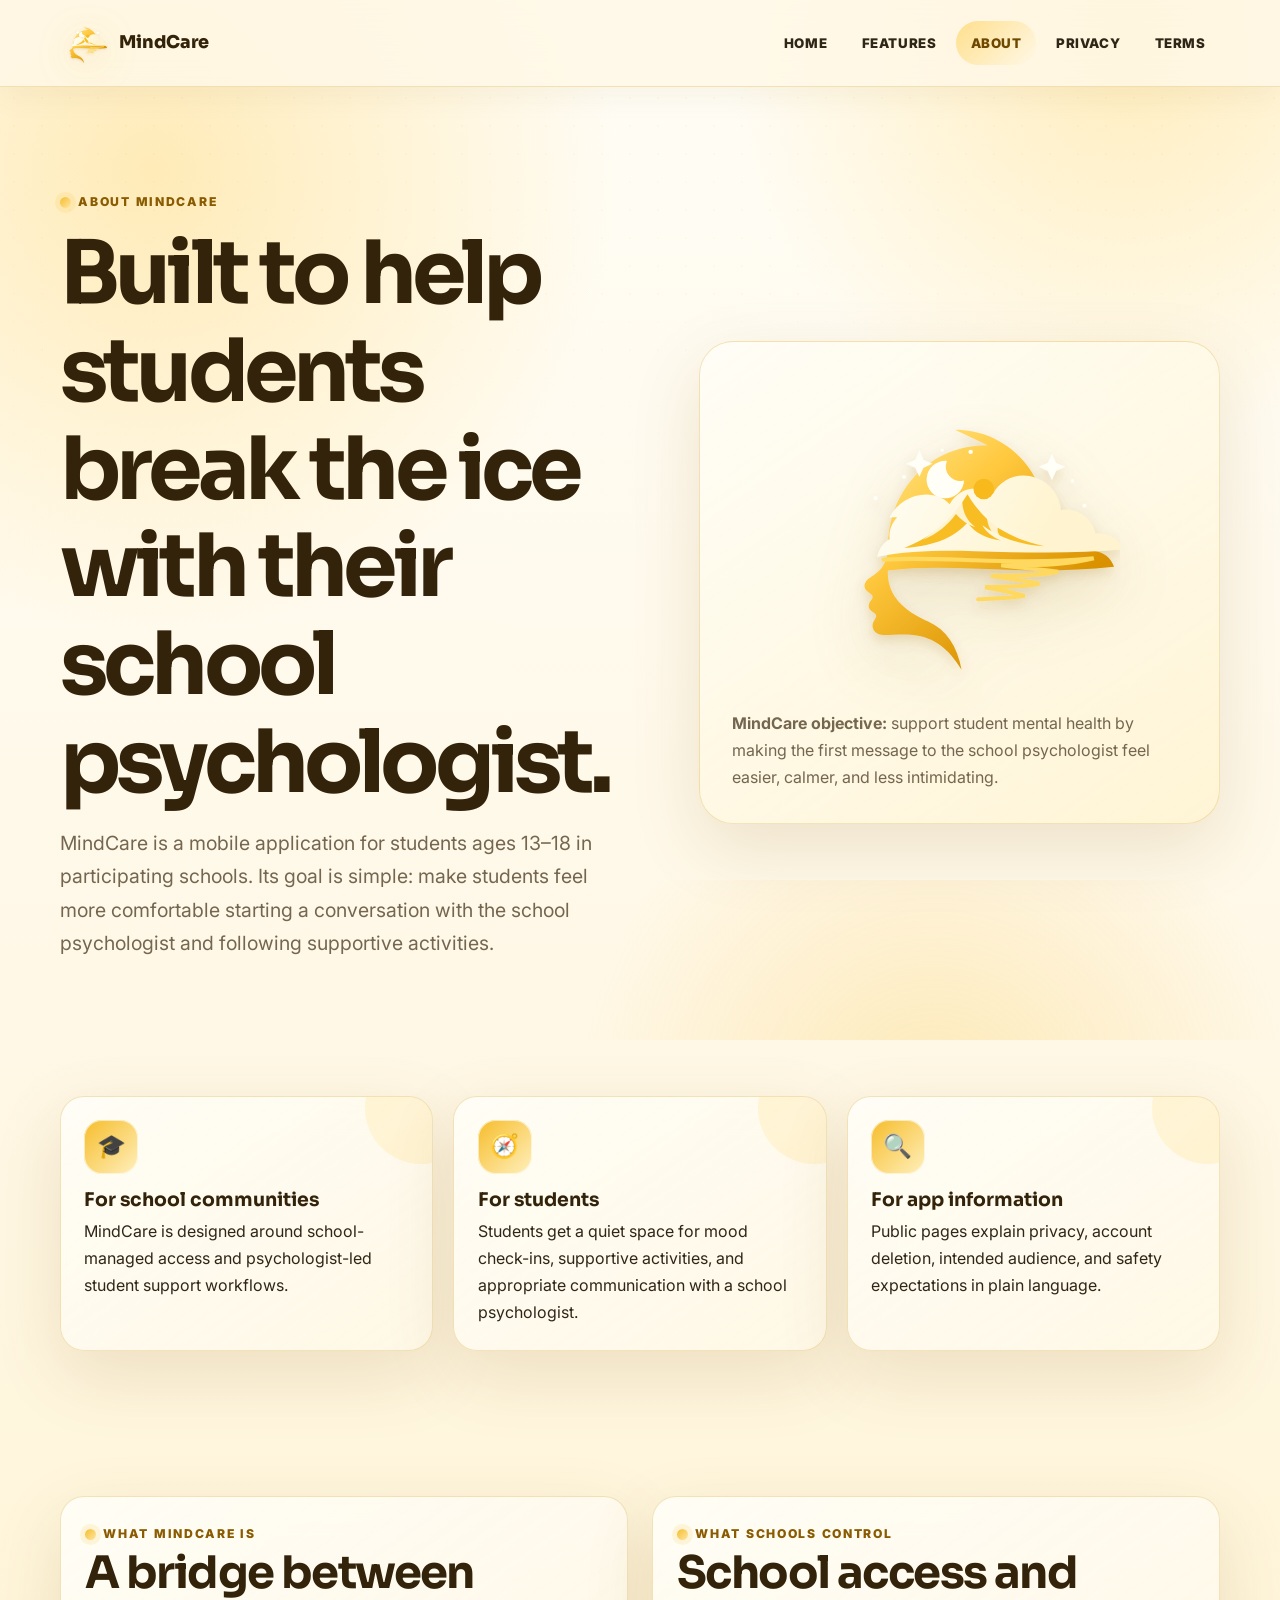
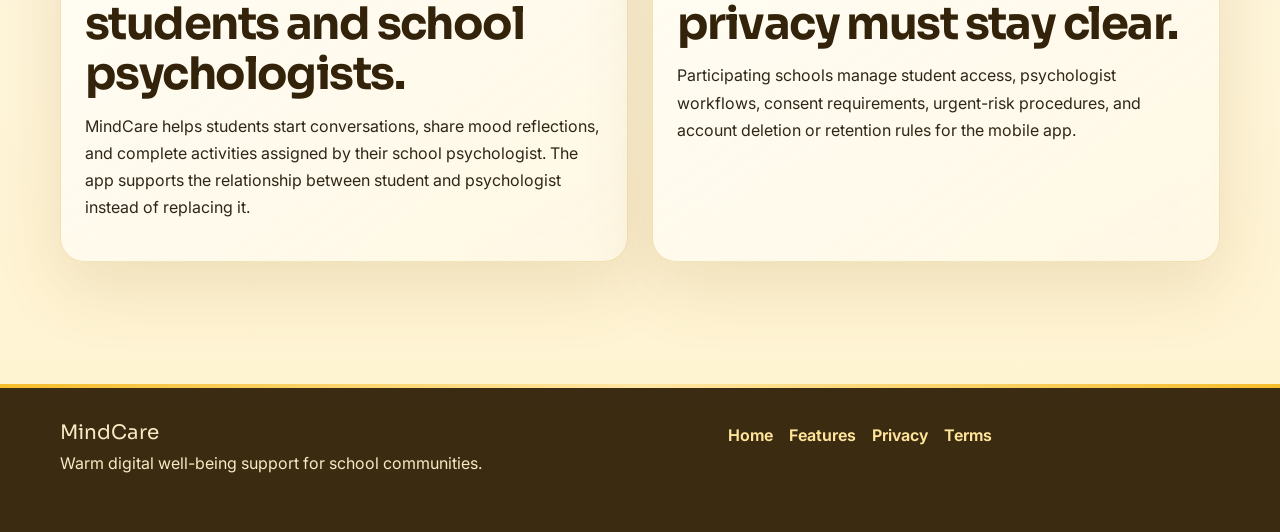
==== commit 9b8e6499: "Remove footer policy buttons" ====
--- a/about.html
+++ b/about.html
@@ -32,7 +32,7 @@
         <div class="rounded-section reveal"><p class="eyebrow">What schools control</p><h2>School access and privacy must stay clear.</h2><p>Participating schools manage student access, psychologist workflows, consent requirements, urgent-risk procedures, and account deletion or retention rules for the mobile app.</p></div>
       </div></section>
     </main>
-    <footer class="site-footer"><div class="container footer-grid"><div><p class="footer-title">MindCare</p><p>Warm digital well-being support for school communities.</p></div><nav aria-label="Footer links"><a href="index.html">Home</a><a href="features.html">Features</a><a href="privacy-policy.html">Privacy</a><a href="terms.html">Terms</a></nav><a class="btn btn-secondary footer-policy-link" href="privacy-policy.html">Read policy</a></div></footer>
+    <footer class="site-footer"><div class="container footer-grid"><div><p class="footer-title">MindCare</p><p>Warm digital well-being support for school communities.</p></div><nav aria-label="Footer links"><a href="index.html">Home</a><a href="features.html">Features</a><a href="privacy-policy.html">Privacy</a><a href="terms.html">Terms</a></nav></div></footer>
     <button class="back-to-top" id="backToTop" aria-label="Back to top">↑</button><script src="script.js"></script>
   </body>
 </html>
--- a/styles.css
+++ b/styles.css
@@ -142,7 +142,6 @@
 .site-footer a { color: #ffe49a; }
 .site-footer nav { display: flex; flex-wrap: wrap; gap: .8rem 1rem; }
 .site-footer .btn-secondary { color: #fff6d9; border-color: rgba(255, 224, 144, .55); background: transparent; }
-.footer-policy-link { justify-self: start; align-self: start; }
 .back-to-top { position: fixed; right: 1rem; bottom: 1rem; z-index: 99; width: 48px; height: 48px; border: 0; border-radius: 50%; background: var(--gold); color: var(--cocoa); box-shadow: var(--shadow); cursor: pointer; opacity: 0; transform: translateY(12px); pointer-events: none; transition: .2s ease; font-size: 1.25rem; }
 .back-to-top.show { opacity: 1; transform: none; pointer-events: auto; }
 
@@ -158,7 +157,7 @@
   .card-grid.two { grid-template-columns: repeat(2, minmax(0, 1fr)); }
   .card-grid.three { grid-template-columns: repeat(3, minmax(0, 1fr)); }
   .trust-grid { grid-template-columns: repeat(3, minmax(0, 1fr)); }
-  .footer-grid { grid-template-columns: 1.25fr .95fr .9fr; }
+  .footer-grid { grid-template-columns: 1.25fr .95fr; }
   .legal-layout { grid-template-columns: 280px 1fr; }
   .toc { position: sticky; top: 96px; }
 }
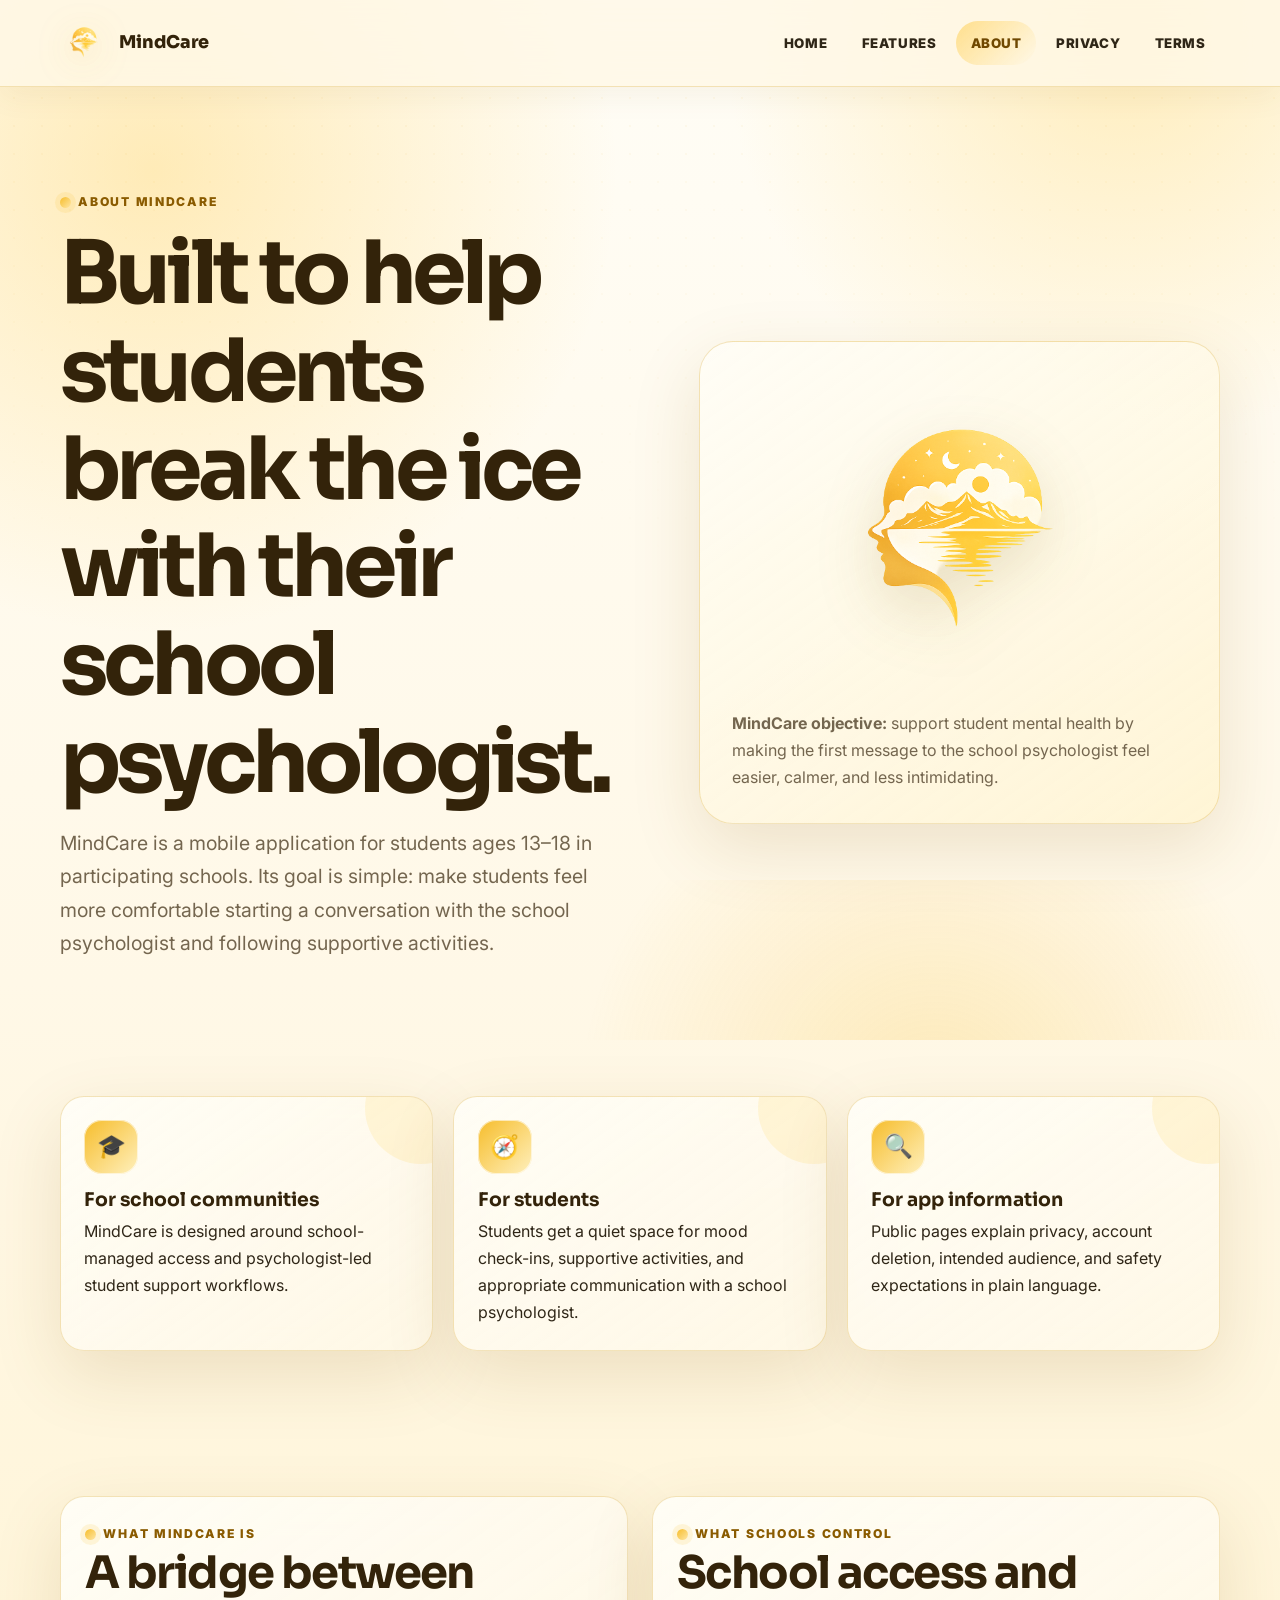
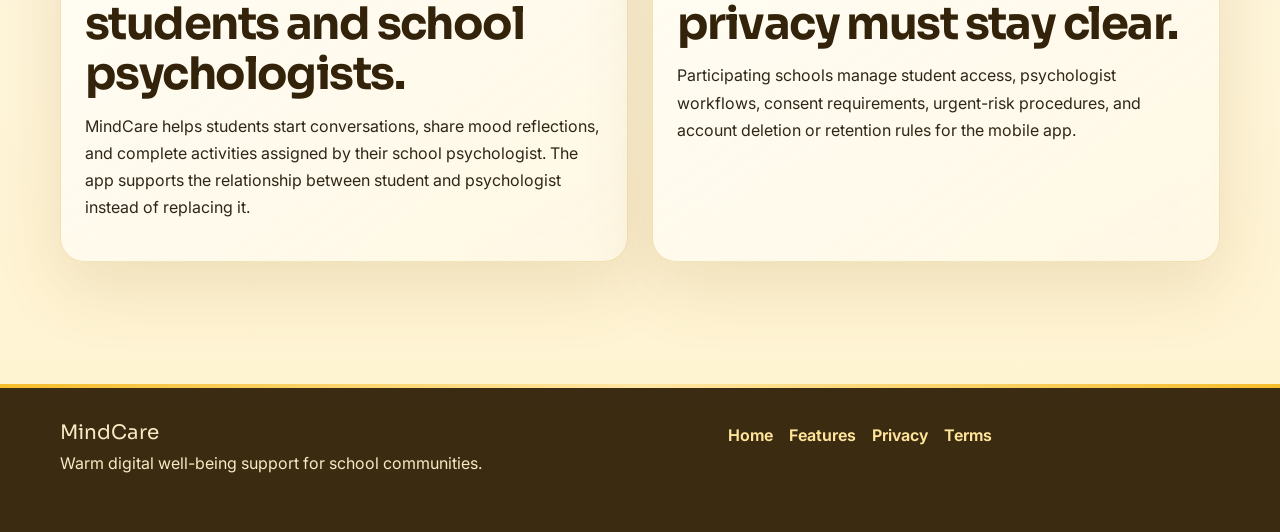
==== commit 3129873a: "Use PNG MindCare icon across site" ====
--- a/about.html
+++ b/about.html
@@ -6,7 +6,7 @@
     <title>About MindCare | Student Well-being Support for Schools</title>
     <meta name="description" content="MindCare is a mobile app that supports student mental health by helping students approach their school psychologist more easily." />
     <meta name="theme-color" content="#f6bd2b" />
-    <link rel="icon" type="image/svg+xml" href="assets/favicon.svg" />
+    <link rel="icon" type="image/png" href="assets/mindcareLogo.png" />
     <link rel="preconnect" href="https://fonts.googleapis.com" />
     <link rel="preconnect" href="https://fonts.gstatic.com" crossorigin />
     <link href="https://fonts.googleapis.com/css2?family=Inter:wght@400;500;600;700;800;900&family=Sora:wght@600;700;800&display=swap" rel="stylesheet" />
@@ -14,12 +14,12 @@
   </head>
   <body>
     <a class="skip-link" href="#main-content">Skip to main content</a>
-    <header class="site-header"><div class="container nav-wrap"><a href="index.html" class="brand" aria-label="MindCare Home"><img src="assets/mindcare-logo.svg" class="brand-logo" alt="" aria-hidden="true" /><span>MindCare</span></a><button class="nav-toggle" id="navToggle" aria-controls="primaryNav" aria-expanded="false" aria-label="Toggle menu"><span></span><span></span><span></span></button><nav id="primaryNav" class="nav" aria-label="Primary"><a href="index.html">Home</a><a href="features.html">Features</a><a href="about.html" aria-current="page">About</a><a href="privacy-policy.html">Privacy</a><a href="terms.html">Terms</a></nav></div></header>
+    <header class="site-header"><div class="container nav-wrap"><a href="index.html" class="brand" aria-label="MindCare Home"><img src="assets/mindcareLogo.png" class="brand-logo" alt="" aria-hidden="true" /><span>MindCare</span></a><button class="nav-toggle" id="navToggle" aria-controls="primaryNav" aria-expanded="false" aria-label="Toggle menu"><span></span><span></span><span></span></button><nav id="primaryNav" class="nav" aria-label="Primary"><a href="index.html">Home</a><a href="features.html">Features</a><a href="about.html" aria-current="page">About</a><a href="privacy-policy.html">Privacy</a><a href="terms.html">Terms</a></nav></div></header>
     <main id="main-content">
       <section class="page-hero">
         <div class="container page-hero-grid">
           <div><p class="eyebrow">About MindCare</p><h1>Built to help students break the ice with their school psychologist.</h1><p class="lead">MindCare is a mobile application for students ages 13–18 in participating schools. Its goal is simple: make students feel more comfortable starting a conversation with the school psychologist and following supportive activities.</p></div>
-          <div class="brand-showcase reveal"><img src="assets/mindcare-logo.svg" alt="MindCare logo showing a calm mind landscape" /><p><strong>MindCare objective:</strong> support student mental health by making the first message to the school psychologist feel easier, calmer, and less intimidating.</p></div>
+          <div class="brand-showcase reveal"><img src="assets/mindcareLogo.png" alt="MindCare logo showing a calm mind landscape" /><p><strong>MindCare objective:</strong> support student mental health by making the first message to the school psychologist feel easier, calmer, and less intimidating.</p></div>
         </div>
       </section>
       <section class="section compact"><div class="container card-grid three">
